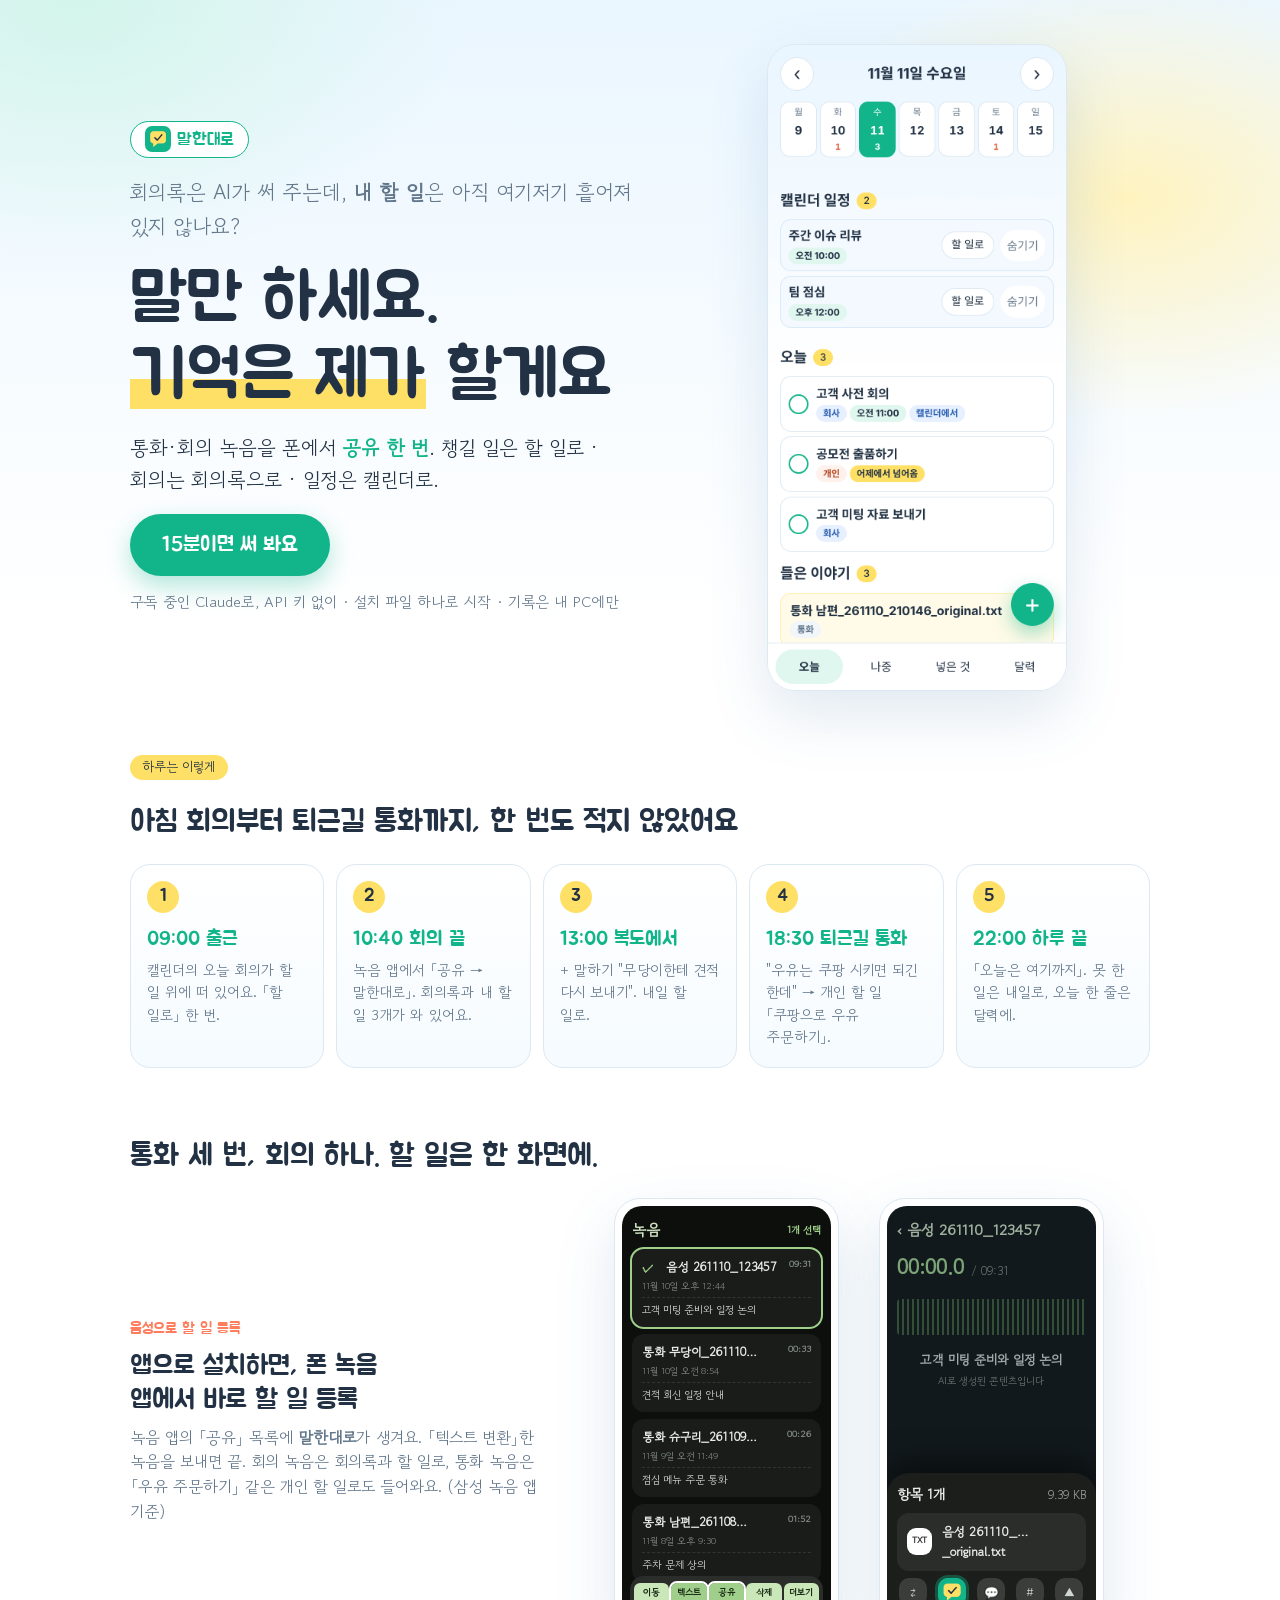
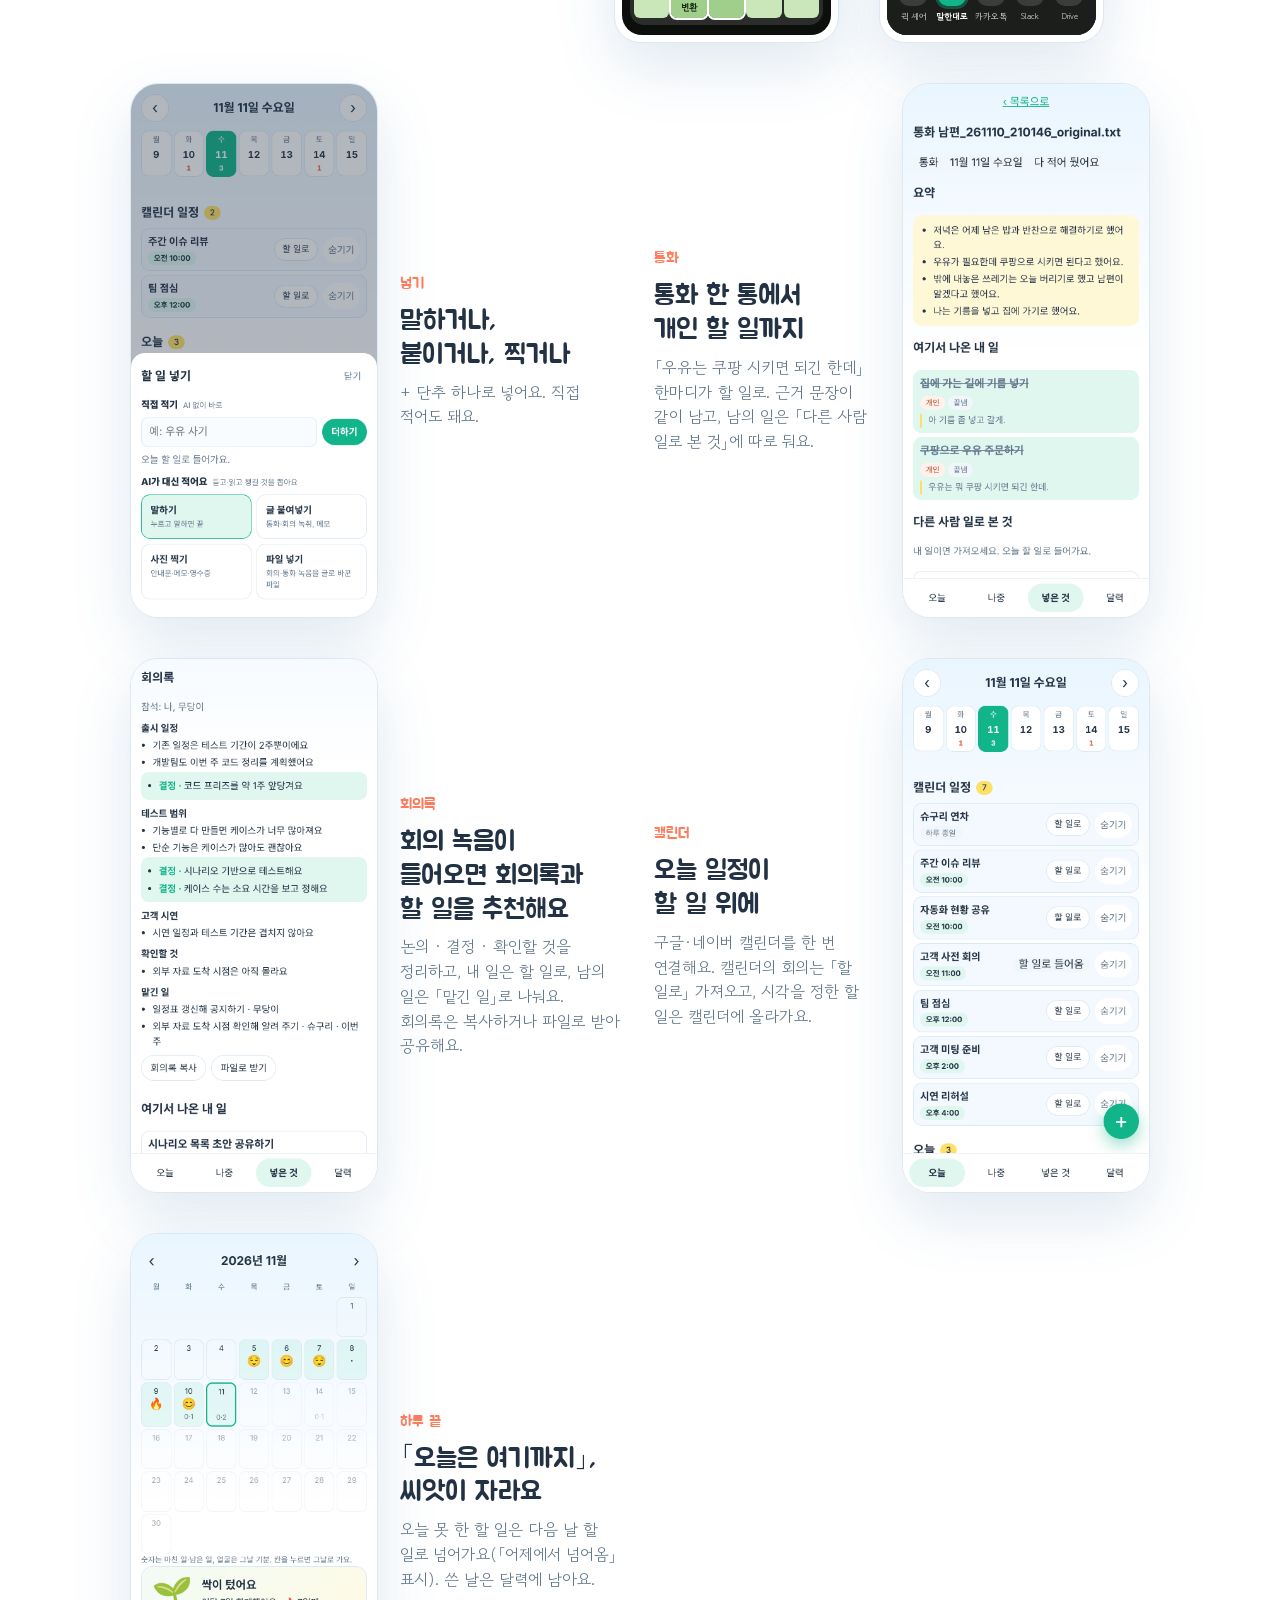
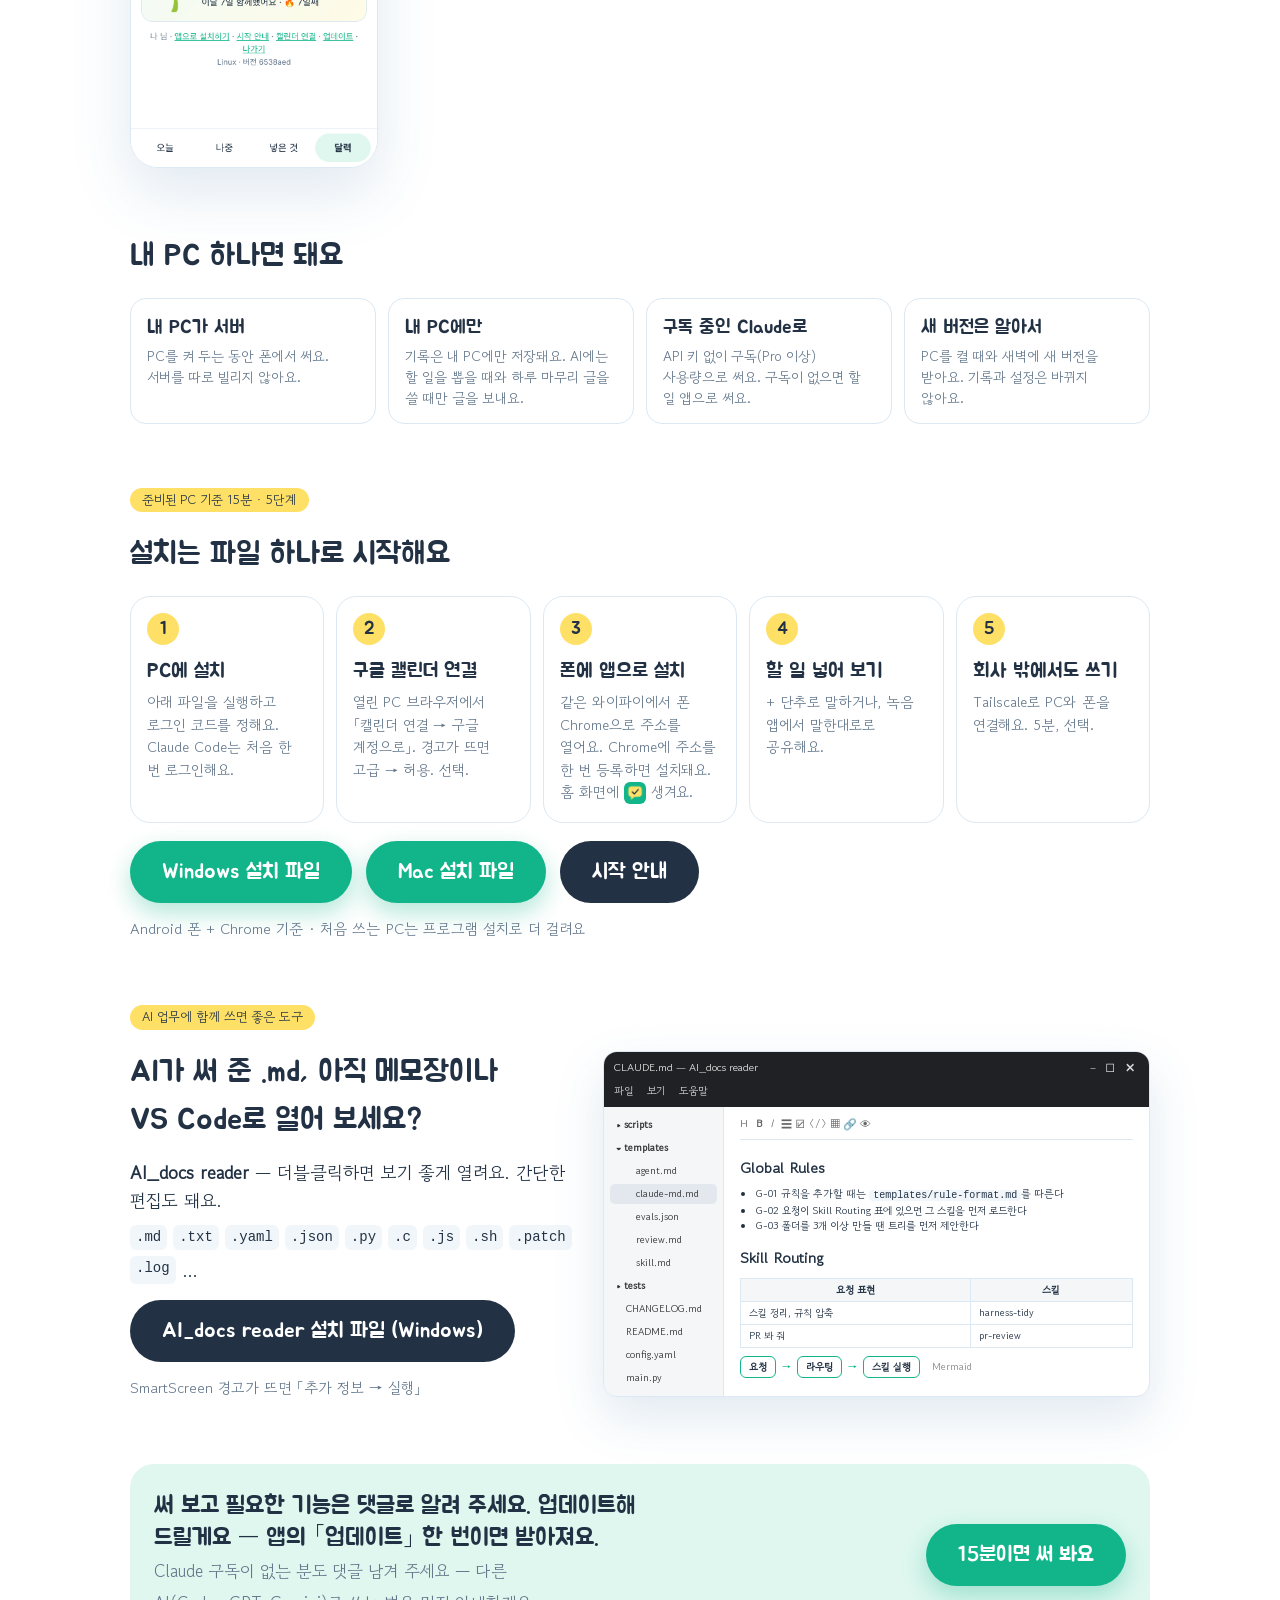
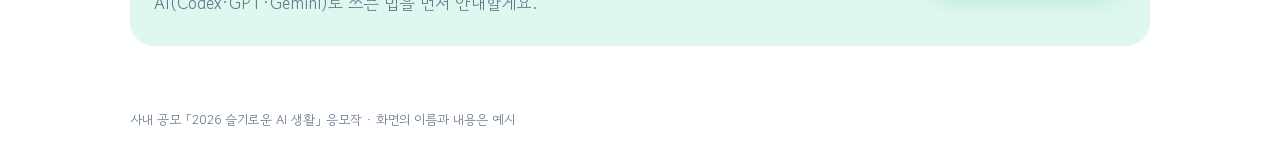
==== docs/POSTER.html @ b519aee3 "포스터: 「하루는 이렇게」 사용 시나리오 5칸, 녹음 앱 칸 가로 배치, 예시 문구 정리 Co-Authored-By: Claude Fable 5.1 <noreply@anthropi" ====
<!DOCTYPE html>
<html lang="ko">
<head>
<meta charset="utf-8">
<meta name="viewport" content="width=device-width, initial-scale=1">
<title>말한대로 소개 페이지</title>
<link rel="preconnect" href="https://fonts.googleapis.com">
<link rel="preconnect" href="https://fonts.gstatic.com" crossorigin>
<link href="https://fonts.googleapis.com/css2?family=Jua&family=Gowun+Dodum&display=swap" rel="stylesheet">
<style>
:root {
  --sky: #eaf6ff; --paper: #fff; --ink: #223244; --muted: #64788c; --line: #dce8f2;
  --mint: #12b58a; --mint-soft: #dff7ef; --sun: #ffe066; --coral: #ff7d5c;
  --font-display: "Jua", "Gowun Dodum", "Apple SD Gothic Neo", "Malgun Gothic", sans-serif;
  --font-body: "Gowun Dodum", "Apple SD Gothic Neo", "Malgun Gothic", sans-serif;
  color-scheme: light;
}
* { box-sizing: border-box; }
html, body { margin: 0; }
body {
  word-break: keep-all; overflow-wrap: anywhere;
  background:
    radial-gradient(520px 320px at 88% 4%, #fff3bf 0%, rgba(255,243,191,0) 70%),
    radial-gradient(560px 380px at 6% 0%, #d3f5ea 0%, rgba(211,245,234,0) 70%),
    linear-gradient(var(--sky), var(--paper) 620px);
  background-color: var(--paper); color: var(--ink);
  font-family: var(--font-body); font-size: 18px; line-height: 1.6; -webkit-font-smoothing: antialiased;
}
.wrap { max-width: 1060px; margin: 0 auto; padding: 44px 20px 32px; display: flex; flex-direction: column; gap: 64px; }
h1, h2, h3 { font-family: var(--font-display); font-weight: 400; margin: 0; text-wrap: balance; }
mark { background: linear-gradient(transparent 55%, var(--sun) 55%); color: inherit; padding: 0 2px; }

/* hero */
.hero { display: grid; grid-template-columns: 1.05fr .95fr; gap: 40px; align-items: center; }
.pitch { display: flex; flex-direction: column; gap: 18px; }
.name img.ic { width: 26px; height: 26px; border-radius: 7px; vertical-align: -7px; margin-right: 6px; }
.name { align-self: flex-start; padding-left: 8px; font-family: var(--font-display); font-size: 17px; color: var(--mint); background: var(--paper); border: 1.5px solid var(--mint); padding: 4px 14px; border-radius: 999px; }
.q { font-size: 21px; color: var(--muted); margin: 0; }
h1 { font-size: clamp(38px, 6.6vw, 66px); line-height: 1.16; }
.lead { margin: 0; font-size: 20px; max-width: 28em; }
.lead b { color: var(--mint); }
.cta-row { display: flex; flex-wrap: wrap; align-items: center; gap: 14px; }
.cta { display: inline-block; background: var(--mint); color: #fff; font-family: var(--font-display); font-size: 21px; padding: 14px 32px; border-radius: 999px; text-decoration: none; box-shadow: 0 10px 24px rgba(18,181,138,.32); transition: transform .12s, box-shadow .12s; }
.cta:hover { transform: translateY(-2px); }
.cta.ghost { background: var(--ink); box-shadow: none; }
.cta-note { font-size: 15px; color: var(--muted); }
.cta-note a { color: var(--mint); font-weight: 700; }

/* 앱 화면 모형 (실제 화면과 같은 구성) */
.ph { width: 100%; max-width: 300px; background: #fff; border: 1.5px solid var(--line); border-radius: 34px; padding: 10px; box-shadow: 0 24px 60px rgba(60,120,170,.16); justify-self: center; }
.sc { background: linear-gradient(#eaf6ff, #f7fbff 50%); border-radius: 26px; padding: 16px 14px 14px; display: flex; flex-direction: column; gap: 10px; font-size: 13px; aspect-ratio: 9 / 18.5; position: relative; overflow: hidden; word-break: keep-all; overflow-wrap: normal; padding-bottom: 56px; }
.sc .top { display: grid; grid-template-columns: 34px 1fr 34px; align-items: center; gap: 6px; }
.sc .top b { text-align: center; font-size: 17px; font-weight: 800; }
.sc .top i { font-style: normal; width: 34px; height: 34px; border-radius: 50%; background: #fff; border: 1.5px solid var(--line); display: grid; place-items: center; color: var(--ink); }
.week { display: grid; grid-template-columns: repeat(7, 1fr); gap: 4px; }
.week span { background: #fff; border: 1.5px solid var(--line); border-radius: 12px; padding: 6px 0; text-align: center; display: flex; flex-direction: column; gap: 1px; font-size: 11px; color: var(--muted); }
.week span b { font-size: 15px; color: var(--ink); }
.week span.on { background: var(--mint); border-color: var(--mint); color: #fff; }
.week span.on b { color: #fff; }
.week span small { font-size: 9px; }
.h { display: flex; align-items: center; gap: 8px; font-weight: 800; font-size: 16px; margin-top: 4px; }
.h em { font-style: normal; background: var(--sun); border-radius: 999px; font-size: 11px; padding: 1px 8px; font-weight: 700; }
.it { background: #fff; border: 1.5px solid var(--line); border-radius: 16px; padding: 10px 12px; display: flex; align-items: center; gap: 10px; }
.it .o { width: 24px; height: 24px; border-radius: 50%; border: 2px solid var(--mint); flex: none; }
.it .o.on { background: var(--mint); color: #fff; display: grid; place-items: center; font-size: 13px; }
.it .w { display: flex; flex-direction: column; gap: 5px; flex: 1 1 0; min-width: 0; }
.it .w b { overflow: hidden; text-overflow: ellipsis; display: -webkit-box; -webkit-line-clamp: 2; -webkit-box-orient: vertical; }
.it .w b { font-size: 14px; line-height: 1.3; }
.it.done { background: var(--mint-soft); border-color: var(--mint-soft); }
.it.done b { text-decoration: line-through; color: var(--muted); font-weight: 400; }
.tg { display: flex; gap: 5px; flex-wrap: wrap; }
.tg span { font-size: 10px; padding: 1px 8px; border-radius: 999px; background: #f1f6fa; color: var(--muted); }
.tg .work { background: #e6f0ff; color: #2b5fb0; } .tg .home { background: #fff1ec; color: #b84a26; } .tg .cal { background: #e6f0ff; color: #2b5fb0; } .tg .when { background: var(--mint-soft); color: var(--ink); font-weight: 700; }
.ev { background: #f3f9ff; border-color: #d6e8f7; }
.ev .btn { flex: none; font-size: 11px; padding: 5px 9px; border-radius: 999px; border: 1.5px solid var(--line); background: #fff; white-space: nowrap; }
.ev .btn.flat { border: 0; background: none; color: var(--ink); padding-left: 0; padding-right: 4px; }
.ev .time { white-space: nowrap; font-size: 10px; background: var(--mint-soft); border-radius: 999px; padding: 1px 8px; align-self: flex-start; }
.file { background: #fff8d6; border: 1.5px solid #ffeeaa; border-radius: 16px; padding: 10px 12px; display: flex; flex-direction: column; gap: 5px; }
.file b { font-size: 13px; }
.file span { font-size: 10px; background: #f1f6fa; color: var(--muted); border-radius: 999px; padding: 1px 8px; align-self: flex-start; }
.fab { position: absolute; right: 14px; bottom: 62px; width: 48px; height: 48px; border-radius: 50%; background: var(--mint); color: #fff; font-size: 30px; line-height: 48px; text-align: center; box-shadow: 0 8px 18px rgba(18,181,138,.4); }
.tabs { position: absolute; left: 0; right: 0; bottom: 0; background: #fff; border-top: 1.5px solid var(--line); display: grid; grid-template-columns: repeat(4, 1fr); padding: 8px 6px; font-size: 12px; text-align: center; }
.tabs span { padding: 6px 0; border-radius: 999px; }
.tabs span.on { background: var(--mint-soft); font-weight: 800; }
.cal7 { display: grid; grid-template-columns: repeat(7, 1fr); gap: 3px; }
.cal7 b { text-align: center; font-size: 10px; color: var(--muted); font-weight: 400; }
.cal7 i { font-style: normal; min-height: 40px; border-radius: 9px; border: 1.5px solid var(--line); background: #fff; font-size: 10px; color: var(--muted); display: flex; flex-direction: column; align-items: center; padding: 2px 0; gap: 1px; }
.cal7 i em { font-style: normal; font-size: 13px; line-height: 14px; min-height: 14px; }
.cal7 i.s1 { background: rgba(18,181,138,.10); } .cal7 i.s2 { background: rgba(18,181,138,.22); } .cal7 i.s3 { background: rgba(18,181,138,.36); }
.cal7 i.t { border: 2px solid var(--mint); }
.grow { display: grid; grid-template-columns: auto 1fr; gap: 1px 12px; align-items: center; background: linear-gradient(135deg, #f3fcf7, #fffbe6); border: 1.5px solid #eaf3dc; border-radius: 16px; padding: 10px 12px; }
.grow .face { font-size: 36px; line-height: 1; grid-row: 1 / 3; }
.grow b { font-size: 15px; } .grow span { font-size: 11px; color: var(--muted); }
.min h4 { margin: 8px 0 3px; font-size: 14px; }
.min ul { margin: 0; padding-left: 16px; line-height: 1.5; font-size: 12.5px; }
.min ul.dec { list-style: none; padding: 8px 12px; margin: 6px 0 0; background: var(--mint-soft); border-radius: 14px; }
.min ul.dec li::before { content: "결정 · "; color: var(--mint); font-weight: 700; }
.min .meta { font-size: 11px; color: var(--muted); }
.min .take { align-self: flex-start; background: var(--mint); color: #fff; font-weight: 700; font-size: 11px; padding: 5px 12px; border-radius: 999px; }
.min .card { flex: none; background: #fff; border: 1.5px solid var(--line); border-radius: 14px; padding: 9px 11px; display: flex; flex-direction: column; gap: 6px; margin-top: 6px; }
.min .card b { font-size: 13px; }
.wrapup { background: #fff; border: 1.5px solid var(--line); border-radius: 16px; padding: 12px; display: flex; flex-direction: column; gap: 8px; }
.moods { display: flex; gap: 6px; } .moods span { font-size: 20px; padding: 2px 6px; border-radius: 10px; border: 1.5px solid var(--line); opacity: .45; } .moods span.on { opacity: 1; border-color: var(--mint); background: var(--mint-soft); }
.chips { display: flex; flex-wrap: wrap; gap: 5px; } .chips span { font-size: 11px; padding: 2px 9px; border-radius: 999px; border: 1.5px solid var(--line); color: var(--muted); } .chips span.on { border-color: var(--mint); background: var(--mint-soft); color: var(--ink); }
.sum { background: var(--mint-soft); border-radius: 12px; padding: 10px 12px; font-size: 12.5px; line-height: 1.55; }

.sheet { position: absolute; left: 0; right: 0; bottom: 0; background: #fff; border-radius: 22px 22px 0 0; padding: 14px 14px 16px; display: flex; flex-direction: column; gap: 10px; box-shadow: 0 -10px 30px rgba(34,50,68,.18); }
.sheet .hd { display: flex; justify-content: space-between; align-items: center; font-size: 17px; font-weight: 800; } .sheet .hd span { font-size: 12px; color: var(--muted); font-weight: 400; }
.sheet .lb { font-size: 13px; font-weight: 800; } .sheet .lb span { font-weight: 400; color: var(--muted); font-size: 11px; margin-left: 6px; }
.sheet .in { display: flex; gap: 8px; } .sheet .in i { font-style: normal; flex: 1; border: 1.5px solid var(--line); border-radius: 14px; padding: 9px 12px; background: #f9fcff; font-size: 13px; } .sheet .in b { background: var(--mint); color: #fff; border-radius: 999px; padding: 9px 14px; font-size: 13px; }
.sheet .tiles { display: grid; grid-template-columns: 1fr 1fr; gap: 8px; }
.sheet .tiles div { border: 1.5px solid var(--line); border-radius: 14px; padding: 10px 12px; display: flex; flex-direction: column; gap: 2px; background: #fff; }
.sheet .tiles div.on { background: var(--mint-soft); border-color: var(--mint); }
.sheet .tiles b { font-size: 13px; } .sheet .tiles span { font-size: 10.5px; color: var(--muted); }
.dim { position: absolute; inset: 0; background: rgba(34,50,68,.28); }
.gal > .shot:last-child:nth-child(odd) { grid-column: 1 / -1; max-width: 660px; width: 100%; margin: 0 auto; }
.three.day li { background: linear-gradient(180deg, #fff, #f5fbff); } .three.day strong { color: var(--mint); font-size: 18px; }
.shot.wide { grid-column: 1 / -1; grid-template-columns: 1fr 1.4fr; direction: ltr; } .shot.wide .duo { max-width: 520px; }
/* 삼성 녹음 앱 공유 시트 모형 (어두운 화면) */
.sc.dark { background: #0d0f0d; color: #e8ece8; }
.sc.dark .rec-h { display: flex; align-items: center; gap: 8px; font-weight: 800; font-size: 15px; color: #cfe3c2; }
.sc.dark .rec-t { font-size: 22px; color: #9fcf8a; font-weight: 800; } .sc.dark .rec-t small { font-size: 12px; color: #7f8a7f; font-weight: 400; }
.sc.dark .wave { height: 36px; background: repeating-linear-gradient(90deg, #4f7a44 0 2px, transparent 2px 5px); opacity: .7; border-radius: 4px; margin: 8px 0; }
.sc.dark .rec-s { text-align: center; font-size: 13px; color: #cfd6cf; font-weight: 800; } .sc.dark .rec-s small { display: block; font-weight: 400; color: #7f8a7f; font-size: 10px; margin-top: 2px; }
.sheet.dark { background: #1c1e1c; color: #e8ece8; box-shadow: 0 -10px 30px rgba(0,0,0,.5); }
.sheet.dark .hd { font-size: 14px; } .sheet.dark .hd span { color: #9aa39a; }
.sheet.dark .fl { display: flex; align-items: center; gap: 10px; background: #2a2d2a; border-radius: 12px; padding: 9px 10px; font-size: 12.5px; font-weight: 700; }
.sheet.dark .fl i { font-style: normal; background: #fff; color: #222; border-radius: 9px; font-size: 9px; font-weight: 800; padding: 6px 5px; }
.apps { display: grid; grid-template-columns: repeat(5, 1fr); gap: 6px; text-align: center; font-size: 9.5px; color: #cfd6cf; }
.apps div { display: flex; flex-direction: column; align-items: center; gap: 4px; }
.apps i { font-style: normal; width: 34px; height: 34px; border-radius: 10px; display: grid; place-items: center; font-size: 15px; background: #3a3d3a; }
.apps .me i img { width: 100%; height: 100%; border-radius: 10px; }
.apps .me i { padding: 0; overflow: hidden; background: var(--mint); color: #fff; font-weight: 900; font-size: 18px; box-shadow: 0 0 0 3px rgba(18,181,138,.35); }
.apps .me { color: #fff; font-weight: 800; }
.duo { display: grid; grid-template-columns: 1fr 1fr; gap: 10px; justify-self: center; width: 100%; max-width: 460px; }
.duo .ph { max-width: 225px; padding: 7px; border-radius: 26px; } .duo .sc { padding: 12px 10px 10px; font-size: 11px; border-radius: 20px; gap: 7px; }
.duo .sheet { padding: 10px 10px 12px; gap: 7px; } .duo .apps i { width: 28px; height: 28px; font-size: 12px; } .duo .apps { font-size: 8.5px; }
.sc.dark .rl { background: #1a1c1a; border-radius: 12px; padding: 8px 10px; display: flex; flex-direction: column; gap: 3px; }
.sc.dark .rl b { font-size: 12px; display: flex; justify-content: space-between; } .sc.dark .rl small { color: #7f8a7f; font-size: 9.5px; } .sc.dark .rl span { font-size: 10.5px; color: #cfd6cf; border-top: 1px dashed #333; padding-top: 4px; }
.sc.dark .rl.on { outline: 2px solid #9fcf8a; } .sc.dark .rl.on b::before { content: "✓ "; color: #9fcf8a; }
.sc.dark .bar { position: absolute; left: 8px; right: 8px; bottom: 10px; background: #2a2d2a; border-radius: 14px; display: grid; grid-template-columns: repeat(5, 1fr); padding: 7px 4px; text-align: center; font-size: 9px; color: #cfd6cf; gap: 2px; }
.sc.dark .bar span { background: #c9e7b8; color: #1a2a14; border-radius: 6px; padding: 3px 0; font-weight: 800; } .sc.dark .bar span.hi { background: #9fcf8a; outline: 2px solid #fff; }
/* AI_docs reader 창 모형 */
.reader .two { display: grid; grid-template-columns: .9fr 1.1fr; gap: 26px; align-items: center; }
.win { background: #fff; border: 1.5px solid var(--line); border-radius: 14px; overflow: hidden; box-shadow: 0 20px 50px rgba(60,120,170,.16); font-size: 11px; color: var(--ink); }
.win .tb { background: #1f2124; color: #e6e6e6; padding: 7px 10px; font-size: 11px; display: flex; justify-content: space-between; } .win .tb span { letter-spacing: 3px; }
.win .mb { background: #1f2124; color: #cfcfcf; padding: 0 10px 7px; display: flex; gap: 14px; font-size: 10.5px; } .win .mb em { font-style: normal; }
.win .body { display: grid; grid-template-columns: 120px 1fr; min-height: 230px; }
.win .tree { background: #f4f6f8; border-right: 1px solid var(--line); padding: 8px 6px; display: flex; flex-direction: column; gap: 3px; font-size: 10px; color: #333; }
.win .tree i { font-style: normal; display: block; padding: 2px 6px; border-radius: 5px; white-space: nowrap; overflow: hidden; text-overflow: ellipsis; } .win .tree i.d { font-weight: 700; } .win .tree i.l { padding-left: 16px; } .win .tree i.l2 { padding-left: 26px; } .win .tree i.on { background: #e3e8ee; }
.win .doc { padding: 8px 16px 12px; display: flex; flex-direction: column; gap: 6px; }
.win .tools { display: flex; gap: 8px; color: #666; font-size: 11px; padding-bottom: 6px; border-bottom: 1px solid var(--line); margin-bottom: 4px; }
.win .doc h5 { margin: 6px 0 0; font-size: 15px; font-weight: 800; } .win .doc ul { margin: 0; padding-left: 16px; line-height: 1.5; font-size: 10.5px; }
.win .doc table { border-collapse: collapse; font-size: 10px; margin-top: 2px; } .win .doc td, .win .doc th { border: 1px solid var(--line); padding: 3px 8px; } .win .doc th { background: #f4f6f8; }
.win .doc code { font-family: ui-monospace, Menlo, Consolas, monospace; background: #f1f6fa; padding: 0 4px; border-radius: 4px; font-size: 10px; }
.win .doc .dia { display: flex; gap: 6px; align-items: center; font-size: 10px; margin-top: 2px; } .win .doc .dia b { border: 1.5px solid var(--mint); border-radius: 6px; padding: 2px 8px; font-weight: 700; } .win .doc .dia i { font-style: normal; color: var(--mint); }
@media (max-width: 760px) { .reader .two { grid-template-columns: 1fr; } .win .body { grid-template-columns: 1fr; } .win .tree { display: none; } }
.shot-img { width: 100%; max-width: 300px; border-radius: 28px; border: 1.5px solid var(--line); box-shadow: 0 24px 60px rgba(60,120,170,.16); justify-self: center; display: block; }
/* 화면 갤러리 */
.gal { display: grid; grid-template-columns: repeat(2, 1fr); gap: 40px 28px; }
.shot { display: grid; grid-template-columns: 1fr 1.1fr; gap: 22px; align-items: center; }
.shot:nth-child(even) { direction: rtl; } .shot:nth-child(even) > * { direction: ltr; }
.shot .txt { display: flex; flex-direction: column; gap: 8px; }
.shot .k { font-family: var(--font-display); font-size: 15px; color: var(--coral); }
.shot h3 { font-size: 27px; line-height: 1.25; }
.shot p { margin: 0; color: var(--muted); font-size: 16px; line-height: 1.55; }
@media (max-width: 1000px) { .gal { grid-template-columns: 1fr; } }

/* 세 단계 */
.three { list-style: none; margin: 0; padding: 0; display: grid; grid-template-columns: repeat(3, 1fr); gap: 16px; counter-reset: step; }
.three li { counter-increment: step; background: var(--paper); border: 1.5px solid var(--line); border-radius: 20px; padding: 18px 20px 20px; display: flex; flex-direction: column; gap: 4px; }
.three li::before { content: counter(step); font-family: var(--font-display); width: 32px; height: 32px; border-radius: 50%; display: grid; place-items: center; background: var(--sun); font-size: 18px; margin-bottom: 6px; }
.three strong { font-family: var(--font-display); font-weight: 400; font-size: 24px; }
.three span { color: var(--muted); font-size: 16px; line-height: 1.55; }
.three .ic-s { width: 22px; height: 22px; border-radius: 6px; vertical-align: -6px; }
.three.five { grid-template-columns: repeat(5, 1fr); gap: 12px; } .three.five li { padding: 16px 16px 18px; } .three.five strong { font-size: 20px; } .three.five span { font-size: 14.5px; }
@media (max-width: 1000px) { .three.five { grid-template-columns: repeat(2, 1fr); } }
@media (max-width: 760px) { .three.five { grid-template-columns: 1fr; } }
.three code { white-space: nowrap; font-family: ui-monospace, Menlo, Consolas, monospace; font-size: 14px; background: #f1f6fa; padding: 1px 6px; border-radius: 6px; color: var(--ink); }
.sec { display: flex; flex-direction: column; gap: 18px; }
.sec h2 { font-size: 30px; }
.badge { align-self: flex-start; font-size: 13px; background: var(--sun); border-radius: 999px; padding: 2px 12px; }
.facts { list-style: none; margin: 0; padding: 0; display: grid; grid-template-columns: repeat(4, 1fr); gap: 12px; }
.facts li { background: var(--paper); border: 1.5px solid var(--line); border-radius: 16px; padding: 14px 16px; display: flex; flex-direction: column; gap: 2px; }
.facts b { font-family: var(--font-display); font-weight: 400; font-size: 19px; }
.facts span { font-size: 14px; color: var(--muted); line-height: 1.5; }
.close { background: var(--mint-soft); border-radius: 24px; padding: 26px 24px; display: flex; flex-wrap: wrap; align-items: center; justify-content: space-between; gap: 16px; }
.close p { margin: 0; font-family: var(--font-display); font-size: 24px; line-height: 1.35; max-width: 22em; text-wrap: balance; }
footer { font-size: 13px; color: var(--muted); }
.plain { margin: 0; font-size: 18px; max-width: 34em; color: var(--ink); }
.plain code { font-family: ui-monospace, Menlo, Consolas, monospace; font-size: 15px; background: #f1f6fa; padding: 1px 6px; border-radius: 6px; }
.exts { display: inline-flex; flex-wrap: wrap; gap: 6px; margin-top: 10px; } .exts code { font-size: 14px; }
@media (max-width: 760px) { .reader .facts { grid-template-columns: 1fr; } }
@media (max-width: 900px) { .facts { grid-template-columns: repeat(2, 1fr); } }
@media (max-width: 760px) {
  .duo { max-width: 100%; }
  .wrap { padding-top: 28px; gap: 40px; }
  .hero, .shot { grid-template-columns: 1fr; gap: 20px; }
  .shot:nth-child(even) { direction: ltr; }
  .three { grid-template-columns: 1fr; }
}
</style>
</head>
<body>
<main class="wrap">

  <section class="hero">
    <div class="pitch">
      <span class="name"><img src="[data-uri]" alt="" class="ic">말한대로</span>
      <p class="q">회의록은 AI가 써 주는데, <b>내 할 일</b>은 아직 여기저기 흩어져 있지 않나요?</p>
      <h1>말만 하세요.<br><mark>기억은 제가</mark> 할게요</h1>
      <p class="lead">통화·회의 녹음을 폰에서 <b>공유 한 번</b>. 챙길 일은 할 일로 · 회의는 회의록으로 · 일정은 캘린더로.</p>
      <div class="cta-row">
        <a class="cta" href="#start">15분이면 써 봐요</a>
        <span class="cta-note">구독 중인 Claude로, API 키 없이 · 설치 파일 하나로 시작 · 기록은 내 PC에만</span>
      </div>
    </div>

    <img class="shot-img" src="[data-uri]" alt="오늘 화면: 캘린더 일정, 오늘 할 일, 끝낸 일" width="300" loading="lazy">
  </section>

  <section class="sec">
    <span class="badge">하루는 이렇게</span>
    <h2>아침 회의부터 퇴근길 통화까지, 한 번도 적지 않았어요</h2>
    <ol class="three five day">
      <li><strong>09:00 출근</strong><span>캘린더의 오늘 회의가 할 일 위에 떠 있어요. 「할 일로」 한 번.</span></li>
      <li><strong>10:40 회의 끝</strong><span>녹음 앱에서 「공유 → 말한대로」. 회의록과 내 할 일 3개가 와 있어요.</span></li>
      <li><strong>13:00 복도에서</strong><span>+ 말하기 "무당이한테 견적 다시 보내기". 내일 할 일로.</span></li>
      <li><strong>18:30 퇴근길 통화</strong><span>"우유는 쿠팡 시키면 되긴 한데" → 개인 할 일 「쿠팡으로 우유 주문하기」.</span></li>
      <li><strong>22:00 하루 끝</strong><span>「오늘은 여기까지」. 못 한 일은 내일로, 오늘 한 줄은 달력에.</span></li>
    </ol>
  </section>

  <section class="sec">
    <h2>통화 세 번, 회의 하나. 할 일은 한 화면에.</h2>
    <div class="gal">

      <div class="shot wide">
        <div class="txt">
          <span class="k">음성으로 할 일 등록</span>
          <h3>앱으로 설치하면, 폰 녹음 앱에서 바로 할 일 등록</h3>
          <p>녹음 앱의 「공유」 목록에 <b>말한대로</b>가 생겨요. 「텍스트 변환」한 녹음을 보내면 끝. 회의 녹음은 회의록과 할 일로, 통화 녹음은 「우유 주문하기」 같은 개인 할 일로도 들어와요. (삼성 녹음 앱 기준)</p>
        </div>
        <div class="duo">
          <div class="ph"><div class="sc dark">
            <div class="rec-h">녹음 <span style="margin-left:auto;font-size:10px;color:#9fcf8a">1개 선택</span></div>
            <div class="rl on"><b>음성 261110_123457 <small>09:31</small></b><small>11월 10일 오후 12:44</small><span>고객 미팅 준비와 일정 논의</span></div>
            <div class="rl"><b>통화 무당이_261110… <small>00:33</small></b><small>11월 10일 오전 8:54</small><span>견적 회신 일정 안내</span></div>
            <div class="rl"><b>통화 슈구리_261109… <small>00:26</small></b><small>11월 9일 오전 11:49</small><span>점심 메뉴 주문 통화</span></div>
            <div class="rl"><b>통화 남편_261108… <small>01:52</small></b><small>11월 8일 오후 9:30</small><span>주차 문제 상의</span></div>
            <div class="bar"><span>이동</span><span class="hi">텍스트 변환</span><span class="hi">공유</span><span>삭제</span><span>더보기</span></div>
          </div></div>
          <div class="ph"><div class="sc dark">
            <div class="rec-h">‹ 음성 261110_123457</div>
            <div class="rec-t">00:00.0 <small>/ 09:31</small></div>
            <div class="wave"></div>
            <div class="rec-s">고객 미팅 준비와 일정 논의<small>AI로 생성된 콘텐츠입니다</small></div>
            <div class="dim"></div>
            <div class="sheet dark">
              <div class="hd">항목 1개 <span>9.39 KB</span></div>
              <div class="fl"><i>TXT</i>음성 261110_…_original.txt</div>
              <div class="apps">
                <div><i>⇄</i>퀵 셰어</div>
                <div class="me"><i><img src="[data-uri]" alt=""></i>말한대로</div>
                <div><i>💬</i>카카오톡</div>
                <div><i>#</i>Slack</div>
                <div><i>▲</i>Drive</div>
              </div>
            </div>
          </div></div>
        </div>
      </div>

      <div class="shot">
        <div class="txt">
          <span class="k">넣기</span>
          <h3>말하거나, 붙이거나, 찍거나</h3>
          <p>+ 단추 하나로 넣어요. 직접 적어도 돼요.</p>
        </div>
        <img class="shot-img" src="[data-uri]" alt="할 일 넣기 시트: 직접 적기와 말하기·글 붙여넣기·사진 찍기·파일 넣기" width="300" loading="lazy">
      </div>

      <div class="shot">
        <div class="txt">
          <span class="k">통화</span>
          <h3>통화 한 통에서 개인 할 일까지</h3>
          <p>「우유는 쿠팡 시키면 되긴 한데」 한마디가 할 일로. 근거 문장이 같이 남고, 남의 일은 「다른 사람 일로 본 것」에 따로 둬요.</p>
        </div>
        <img class="shot-img" src="[data-uri]" alt="통화 기록 화면: 요약, 여기서 나온 내 일과 근거 문장, 다른 사람 일로 본 것" width="300" loading="lazy">
      </div>

      <div class="shot">
        <div class="txt">
          <span class="k">회의록</span>
          <h3>회의 녹음이 들어오면 회의록과 할 일을 추천해요</h3>
          <p>논의 · 결정 · 확인할 것을 정리하고, 내 일은 할 일로, 남의 일은 「맡긴 일」로 나눠요. 회의록은 복사하거나 파일로 받아 공유해요.</p>
        </div>
        <img class="shot-img" src="[data-uri]" alt="회의록 화면: 주제별 논의와 결정, 확인할 것, 맡긴 일" width="300" loading="lazy">
      </div>

      <div class="shot">
        <div class="txt">
          <span class="k">캘린더</span>
          <h3>오늘 일정이 할 일 위에</h3>
          <p>구글·네이버 캘린더를 한 번 연결해요. 캘린더의 회의는 「할 일로」 가져오고, 시각을 정한 할 일은 캘린더에 올라가요.</p>
        </div>
        <img class="shot-img" src="[data-uri]" alt="캘린더 일정 7건이 오늘 할 일 위에 보이는 화면" width="300" loading="lazy">
      </div>

      <div class="shot">
        <div class="txt">
          <span class="k">하루 끝</span>
          <h3>「오늘은 여기까지」, 씨앗이 자라요</h3>
          <p>오늘 못 한 할 일은 다음 날 할 일로 넘어가요(「어제에서 넘어옴」 표시). 쓴 날은 달력에 남아요.</p>
        </div>
        <img class="shot-img" src="[data-uri]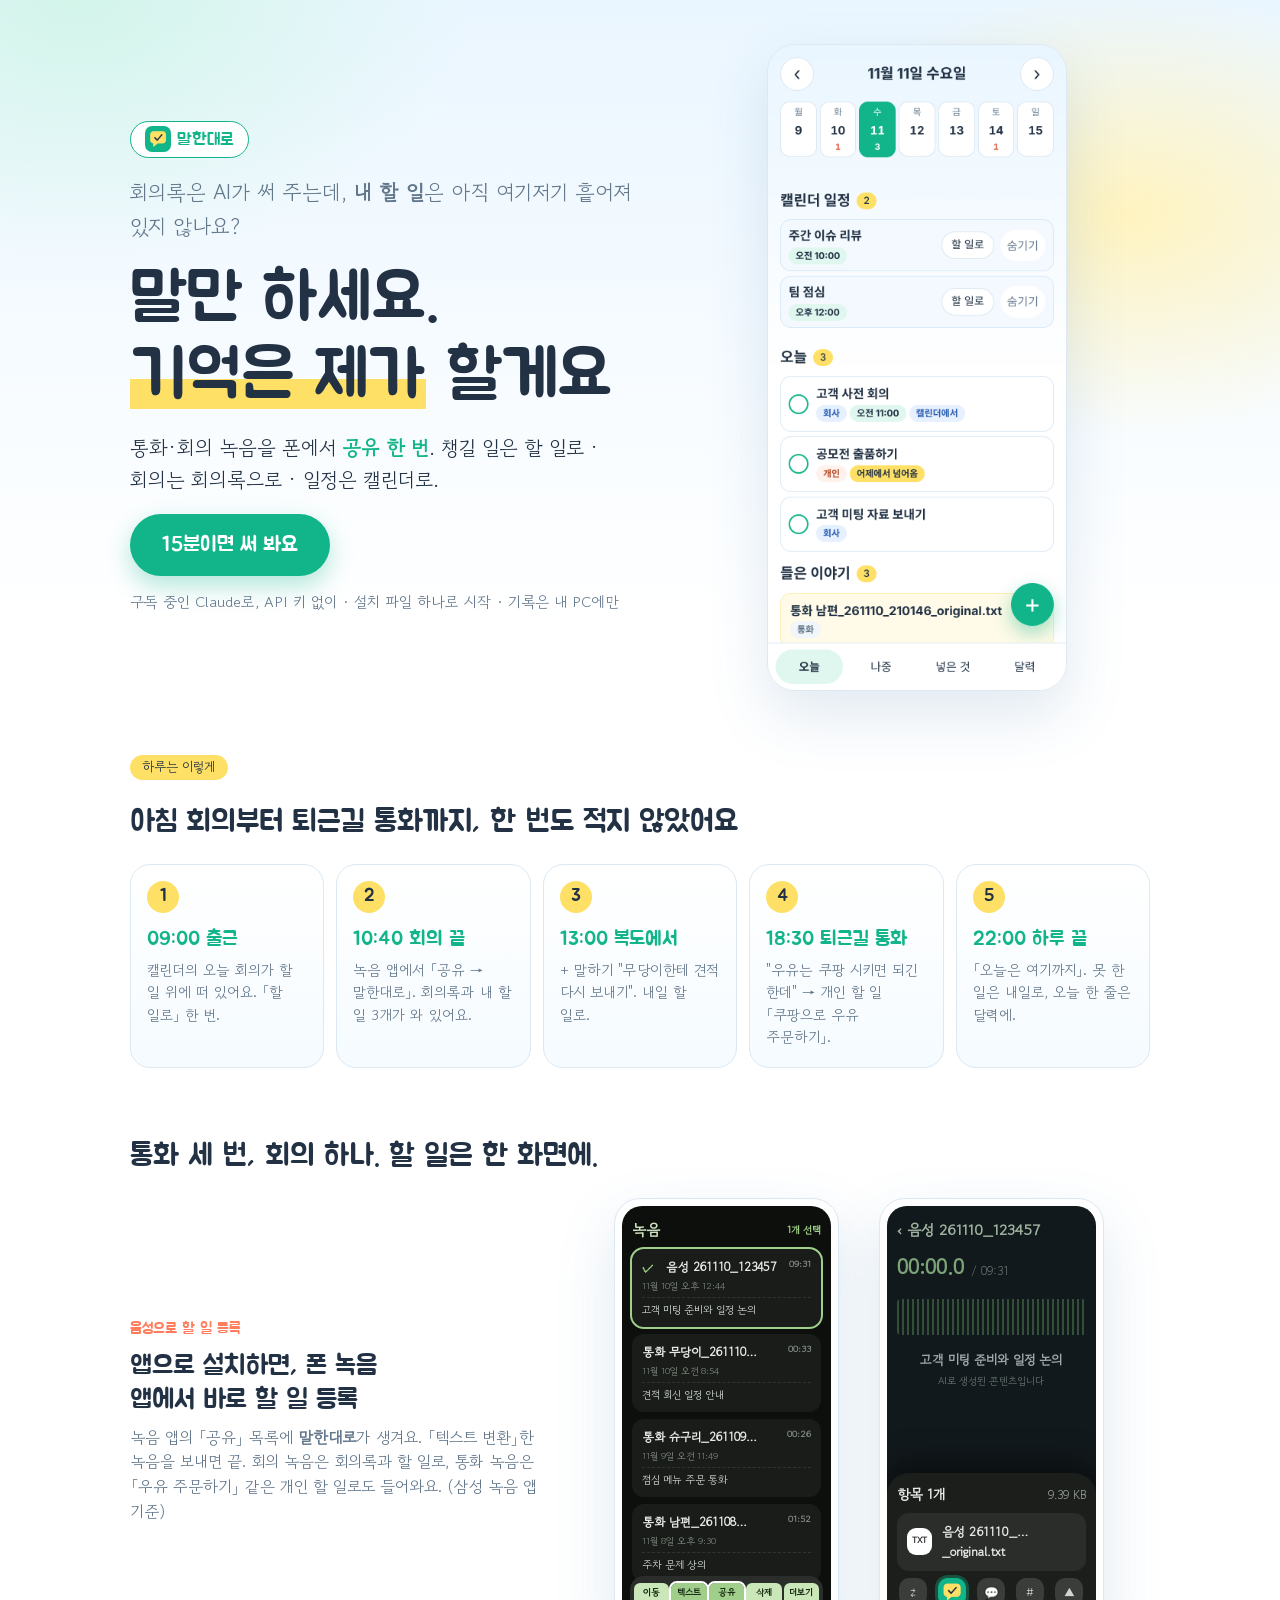
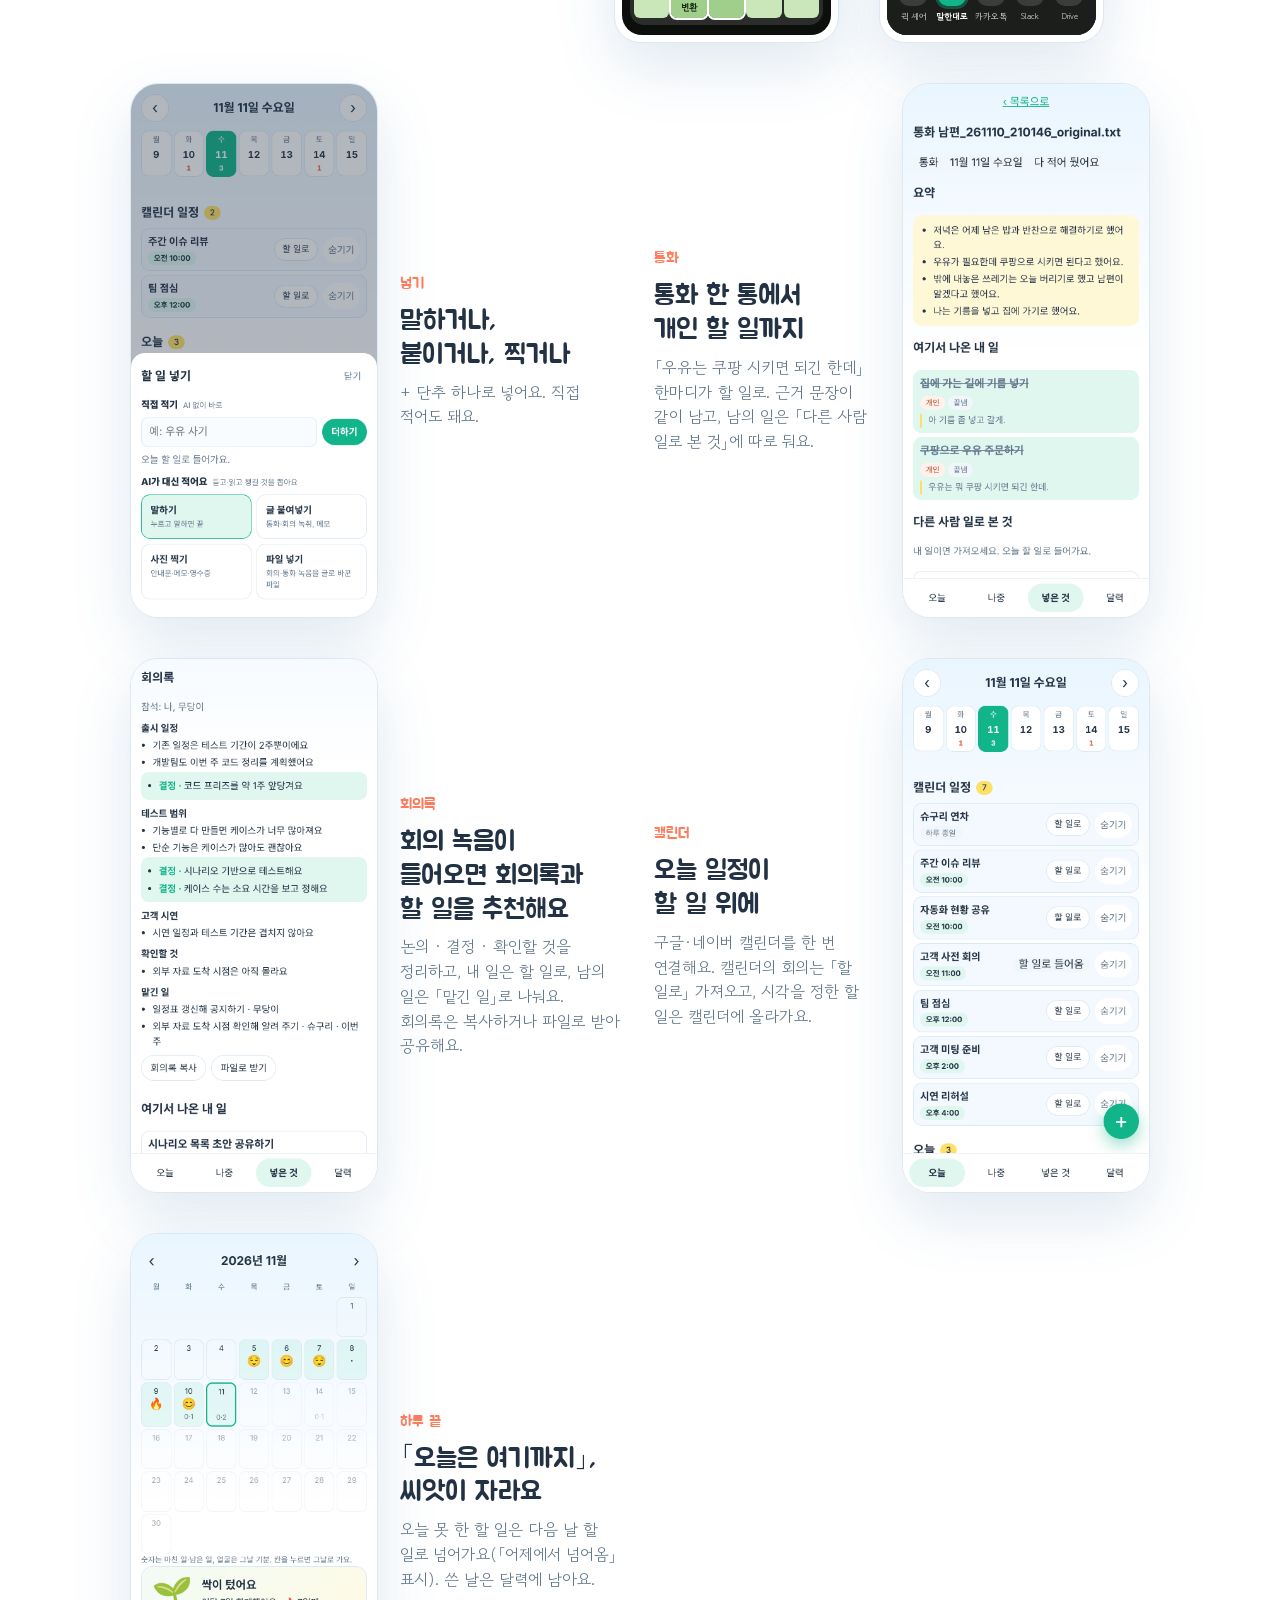
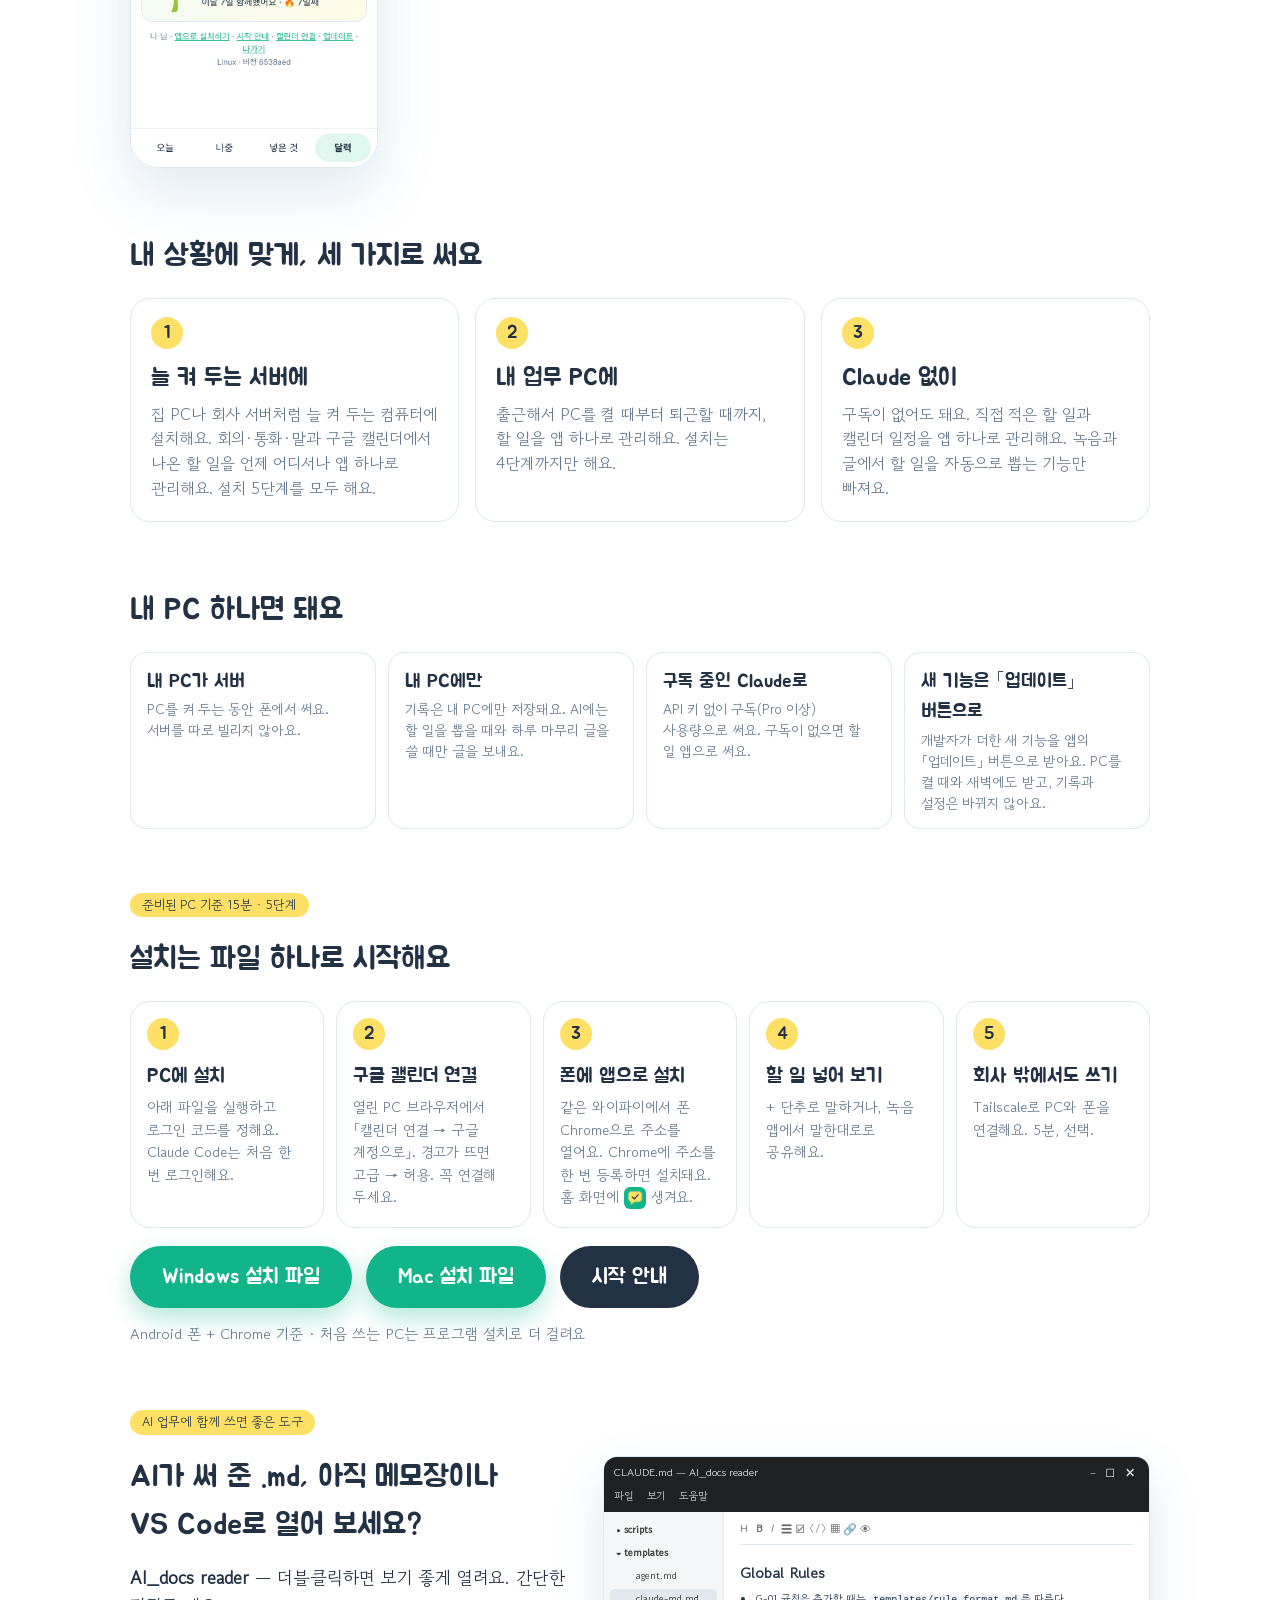
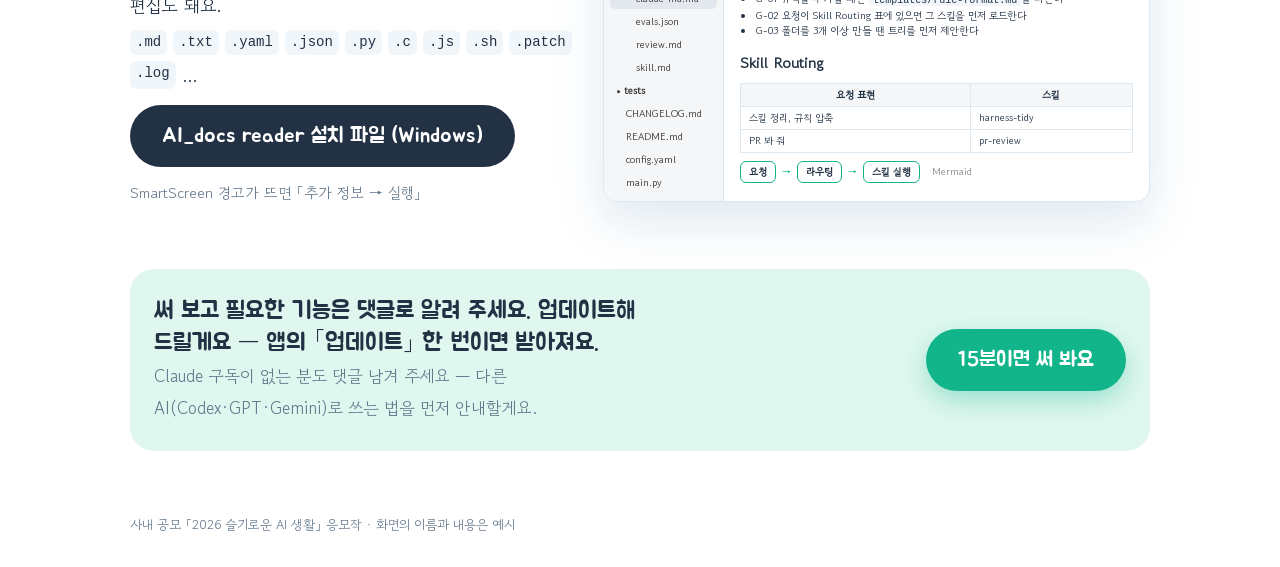
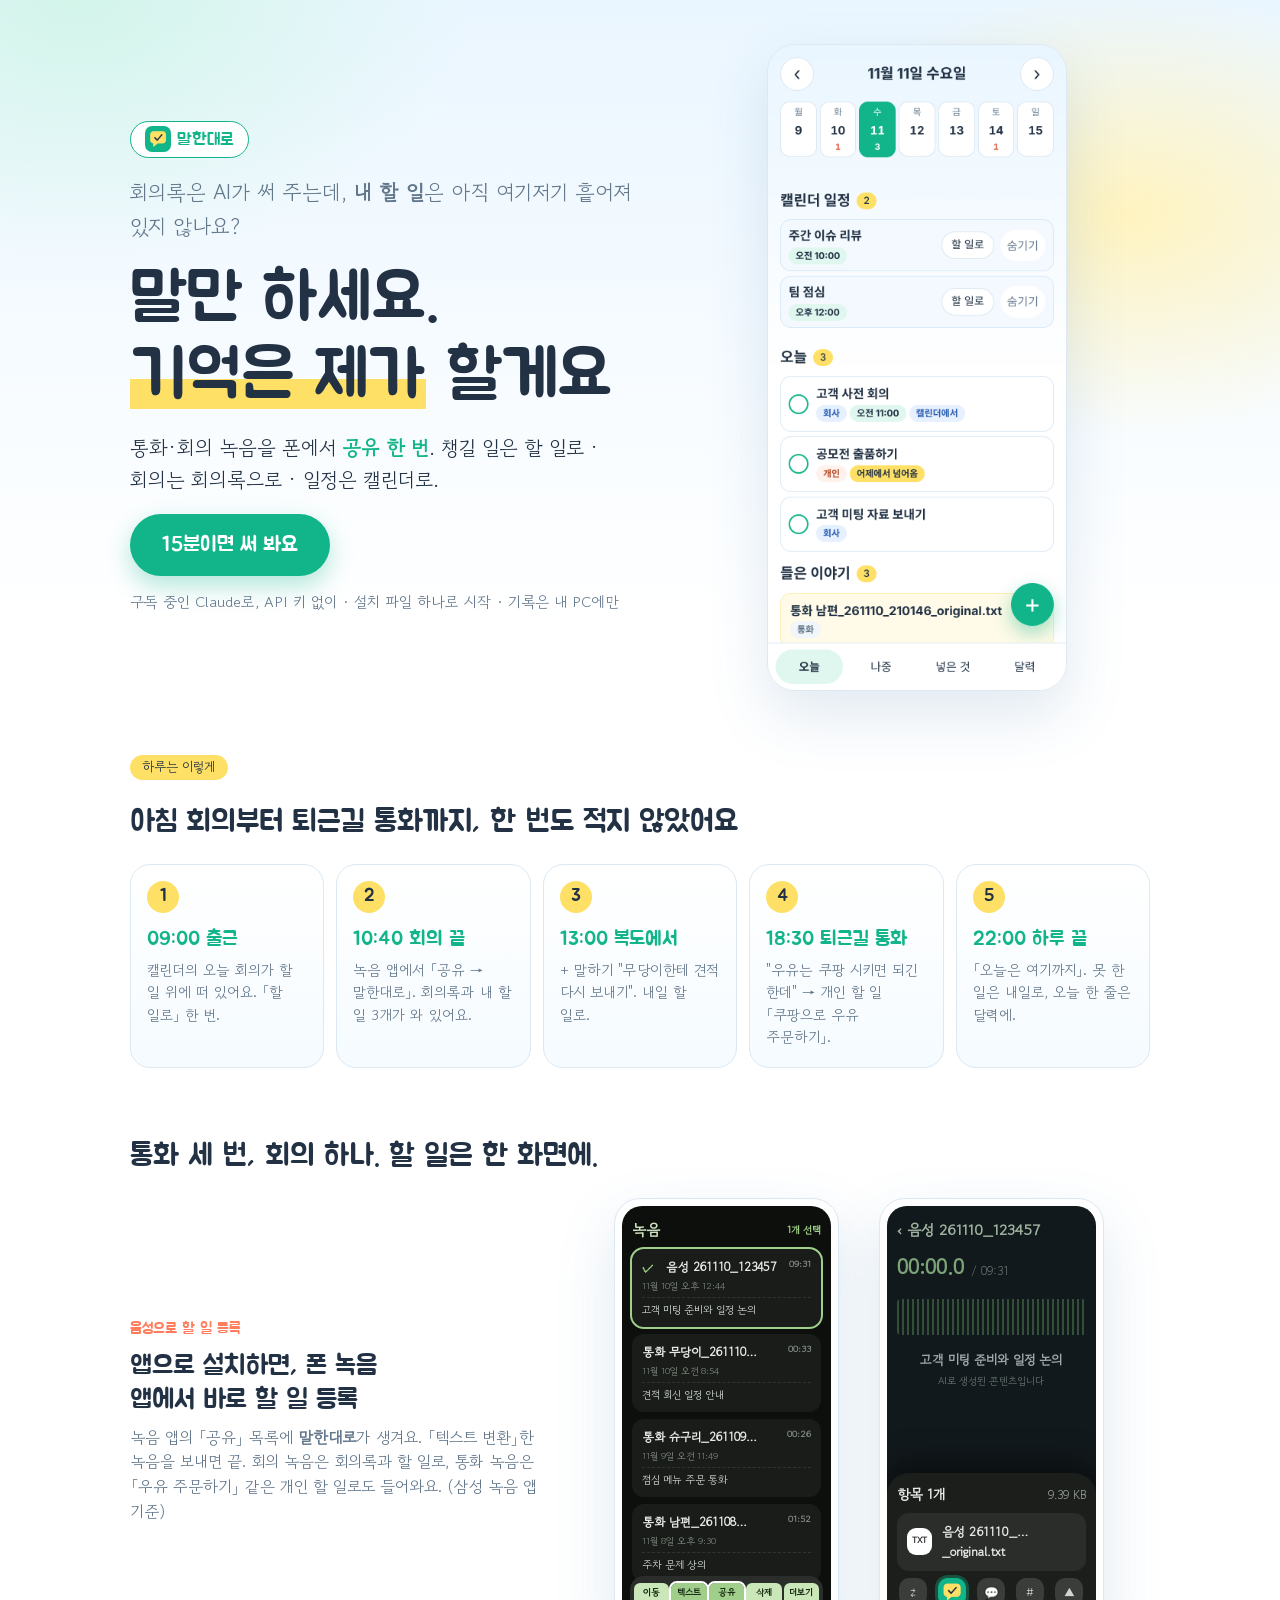
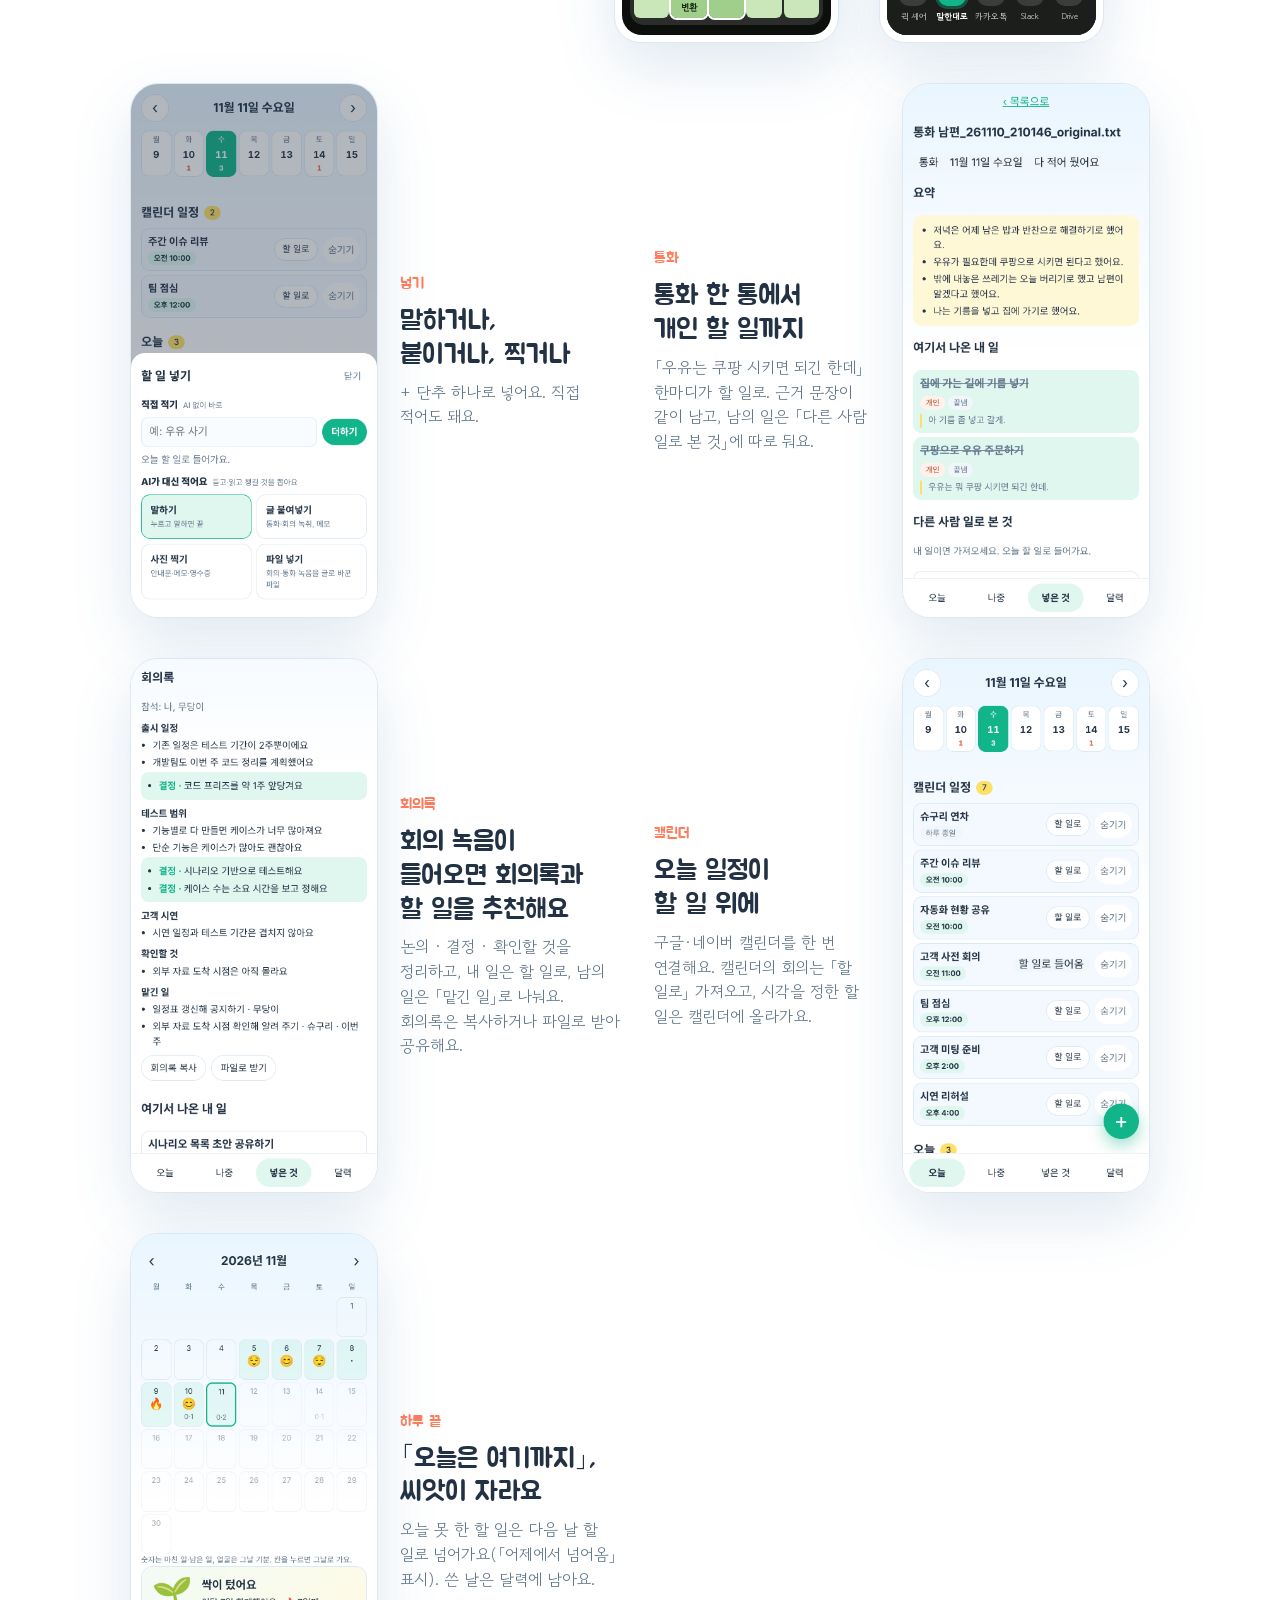
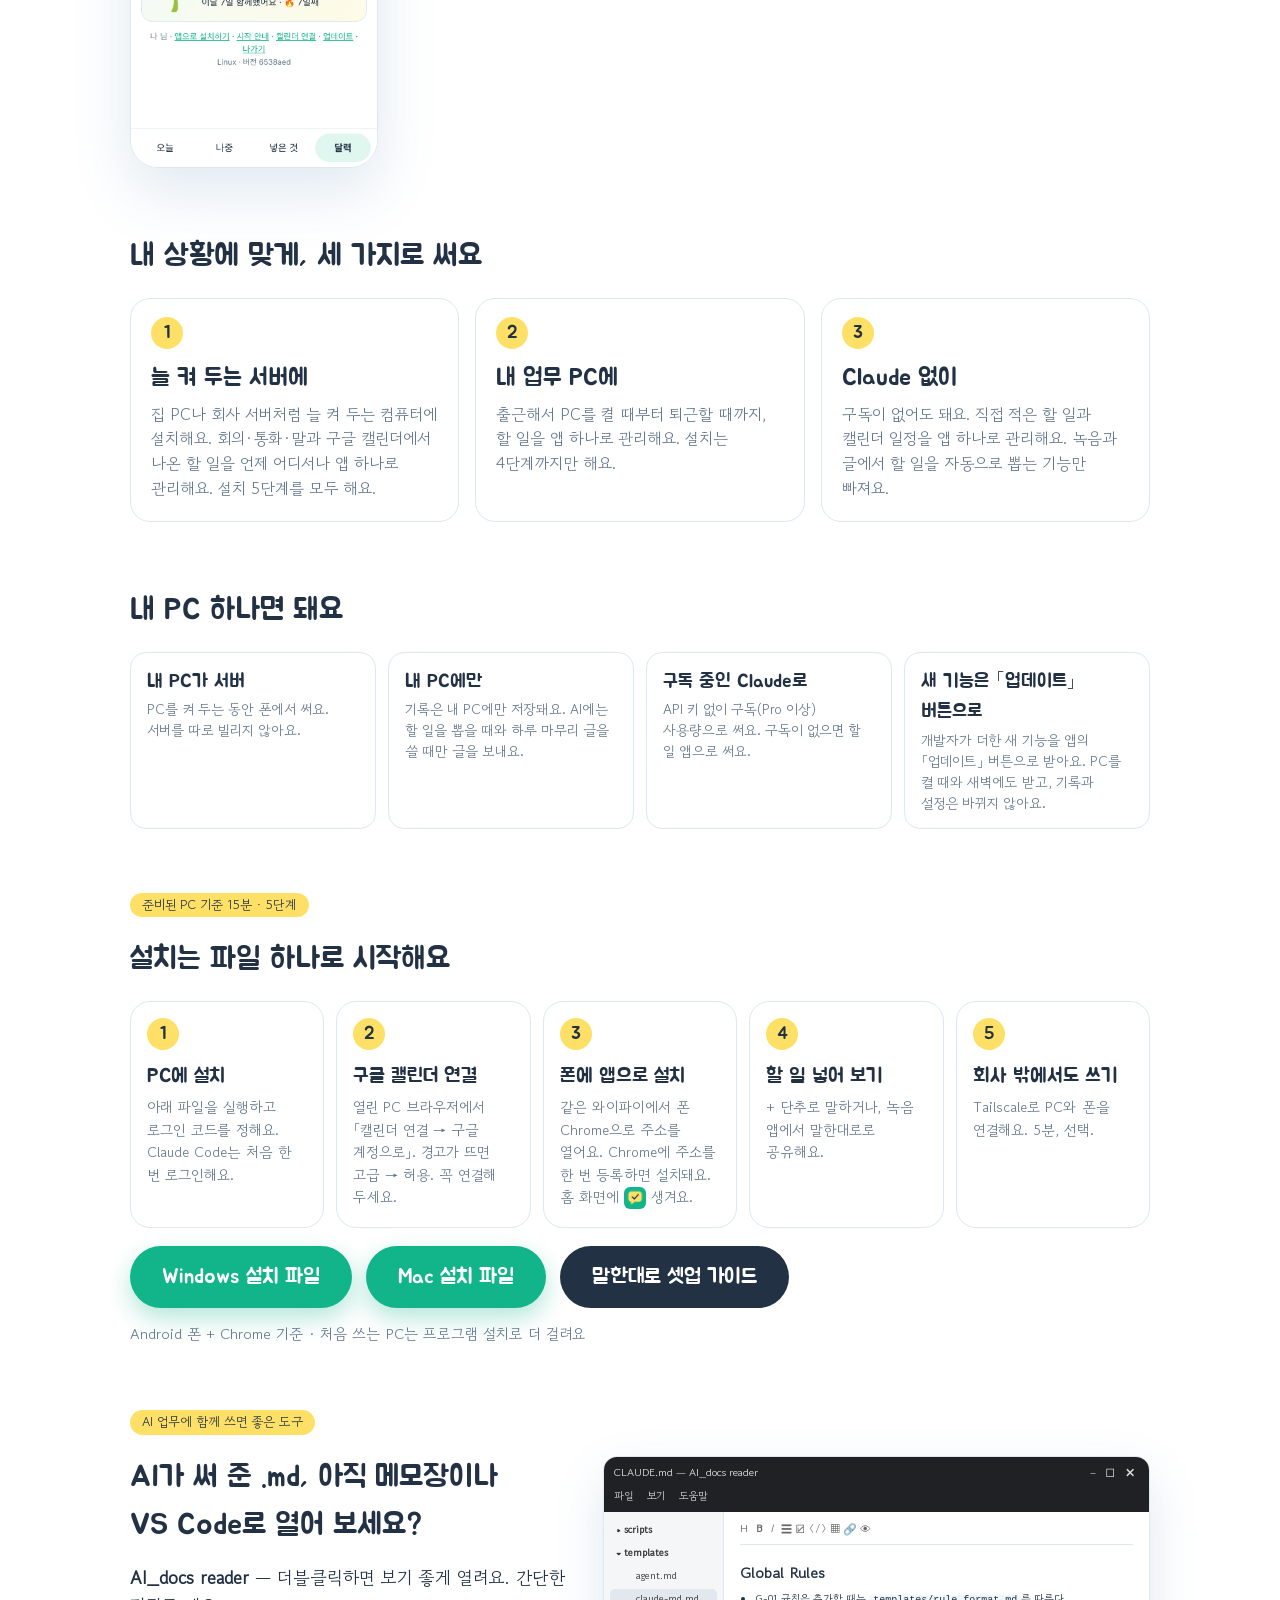
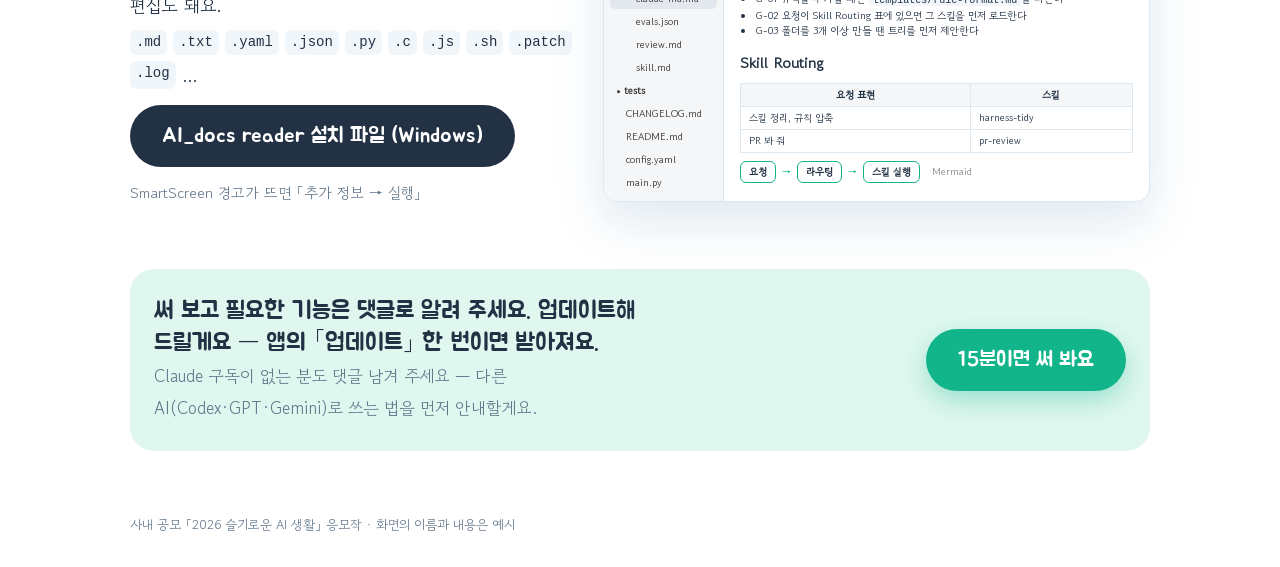
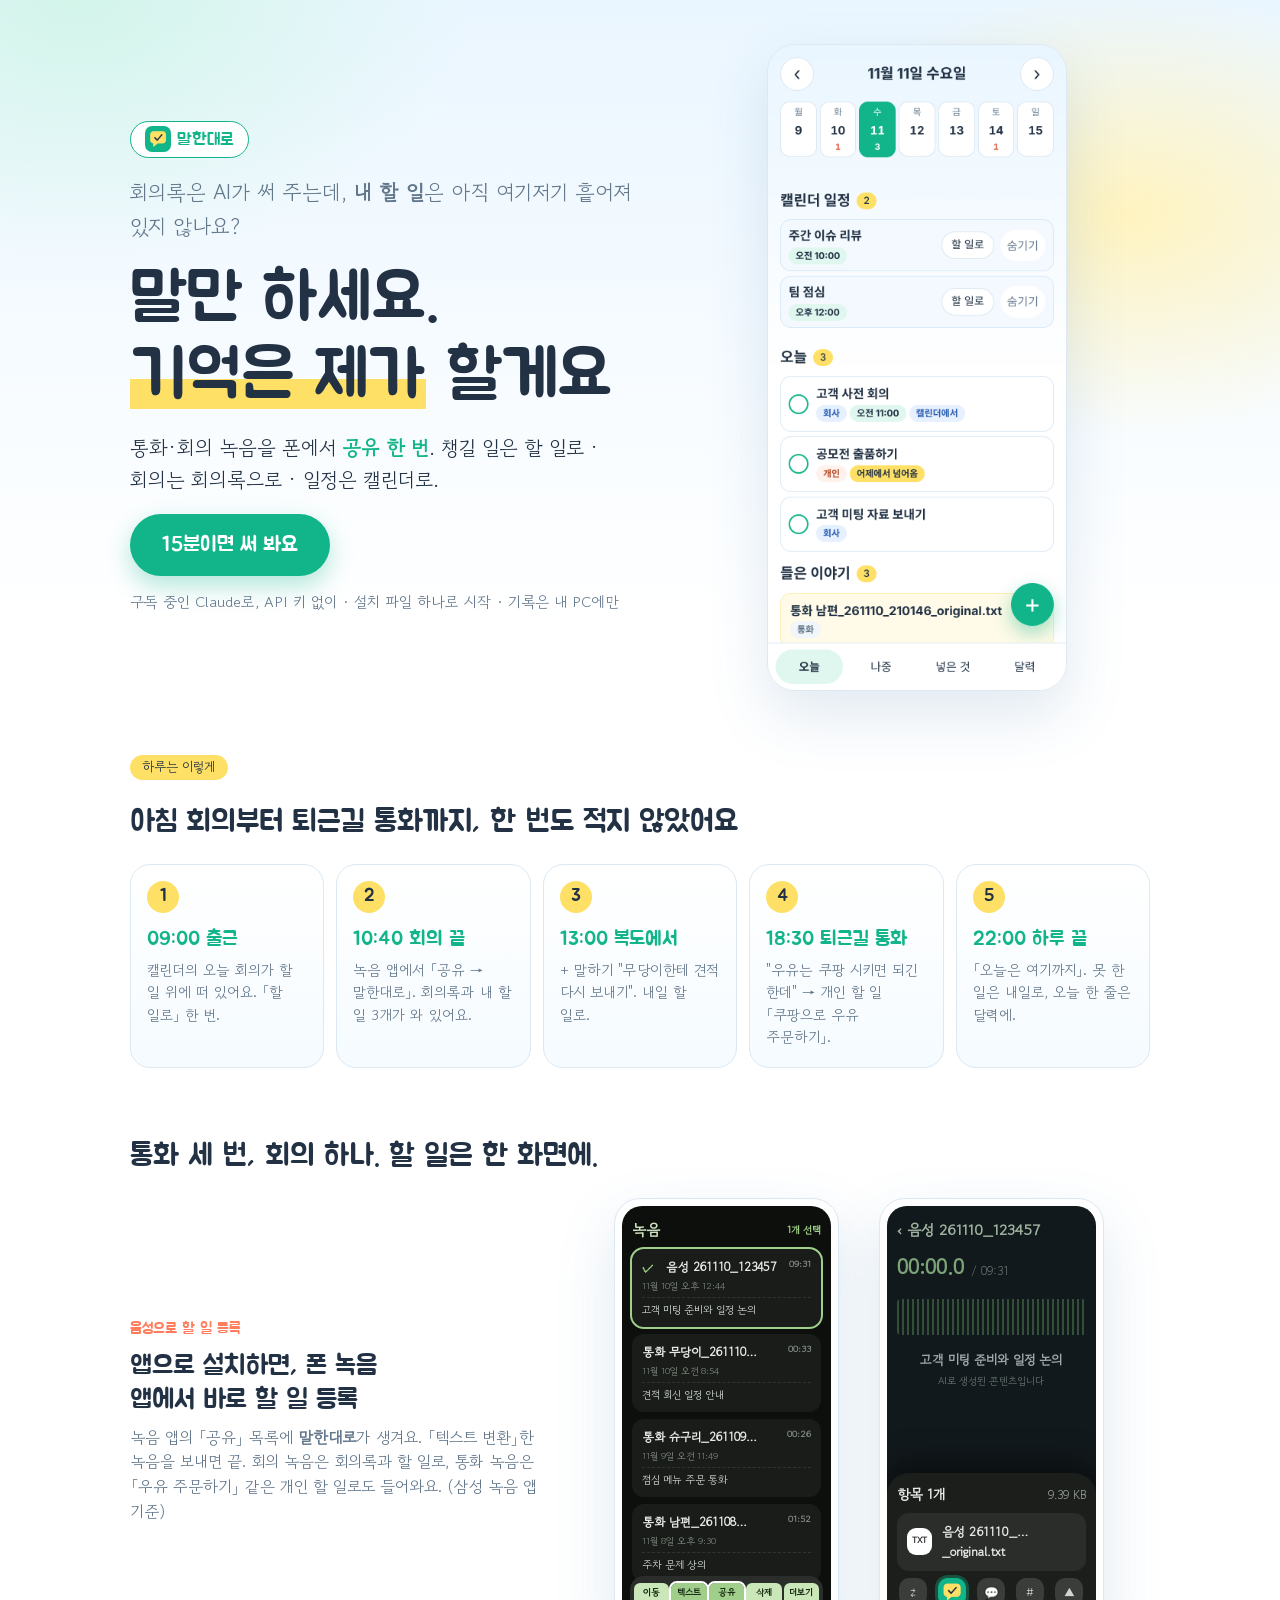
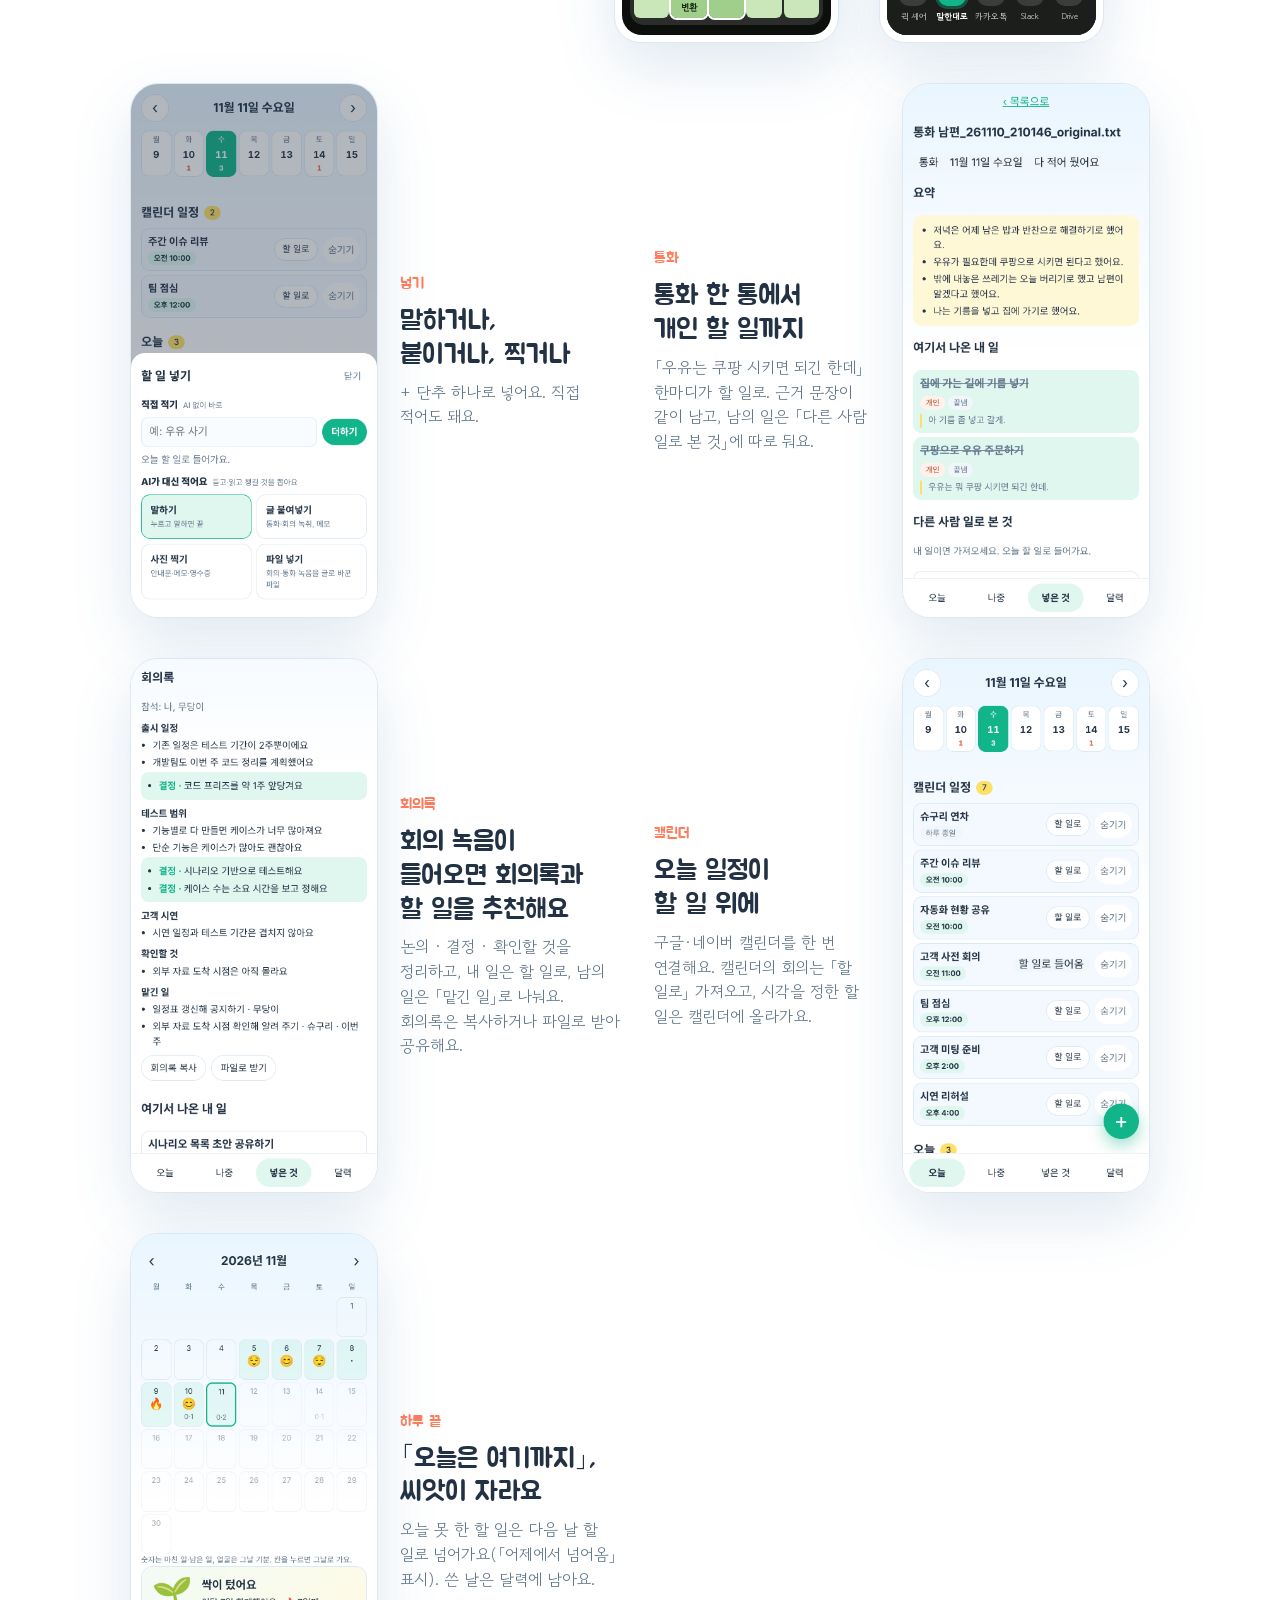
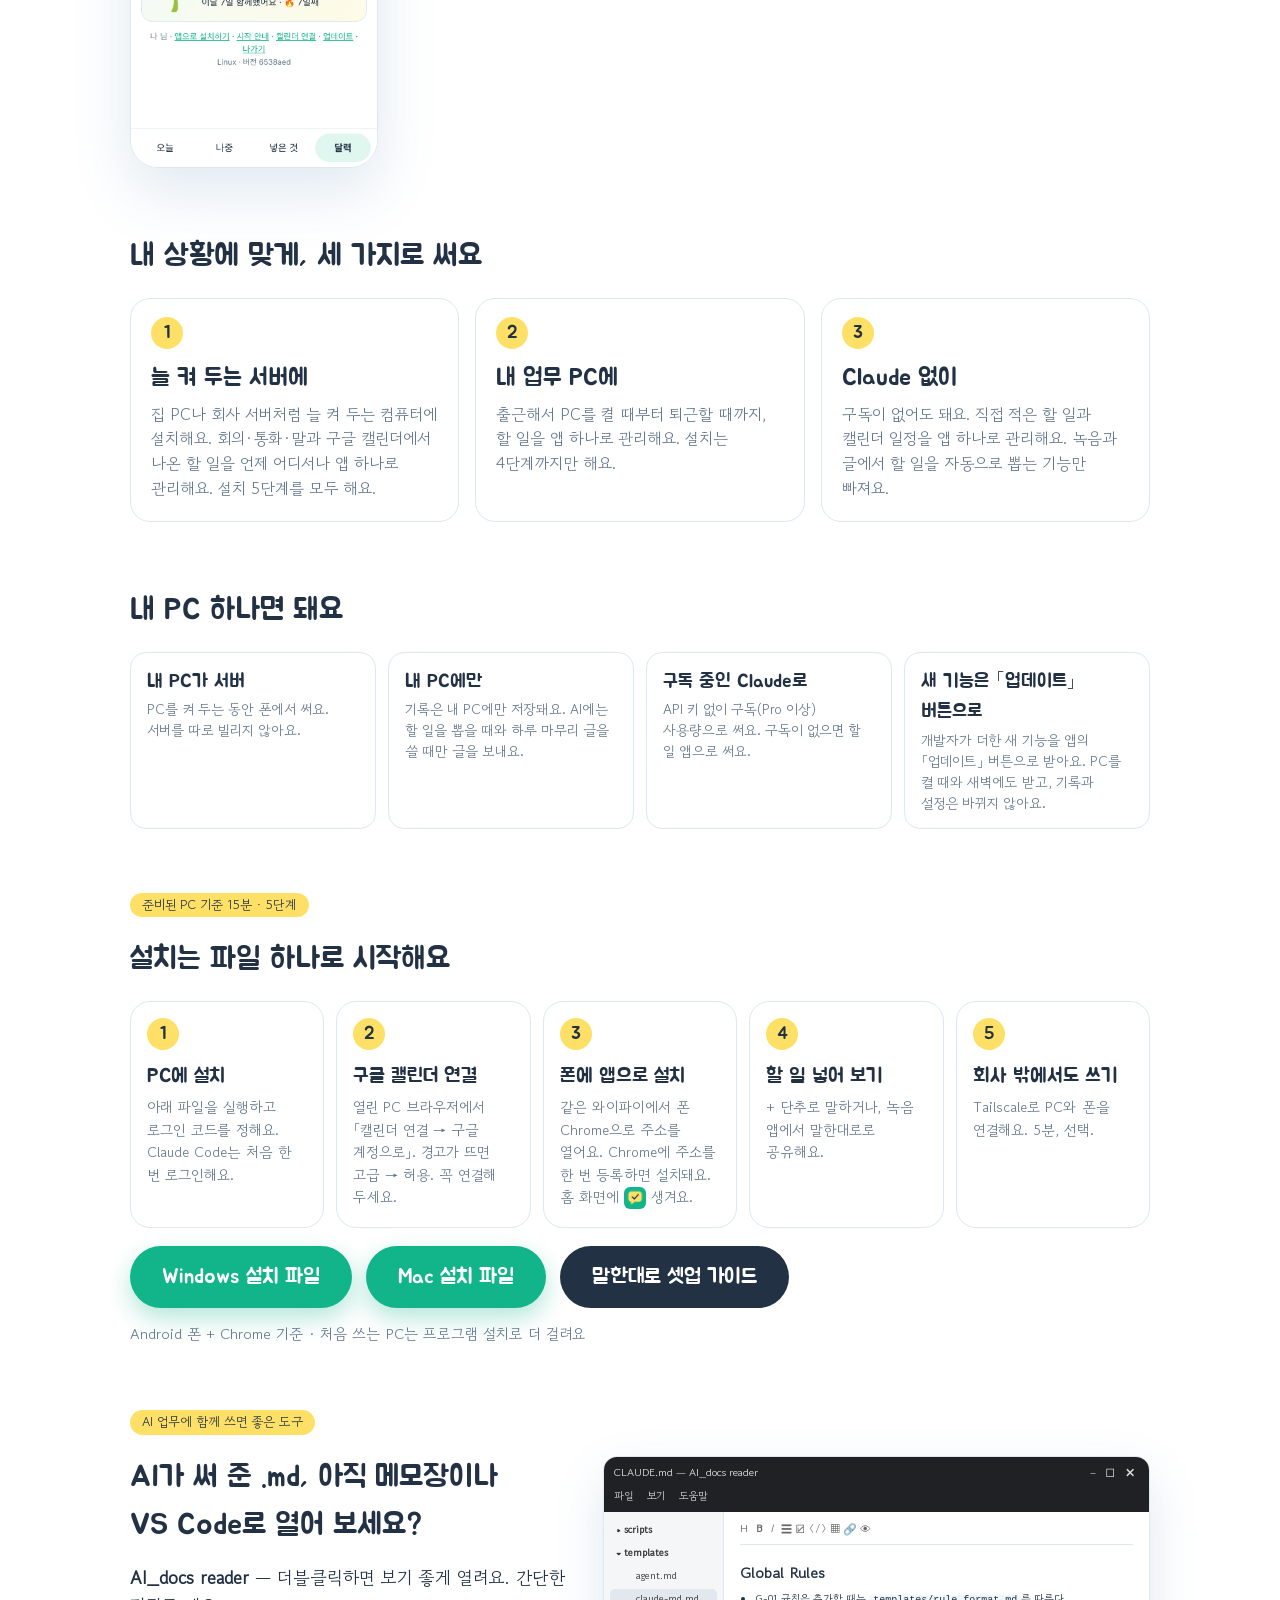
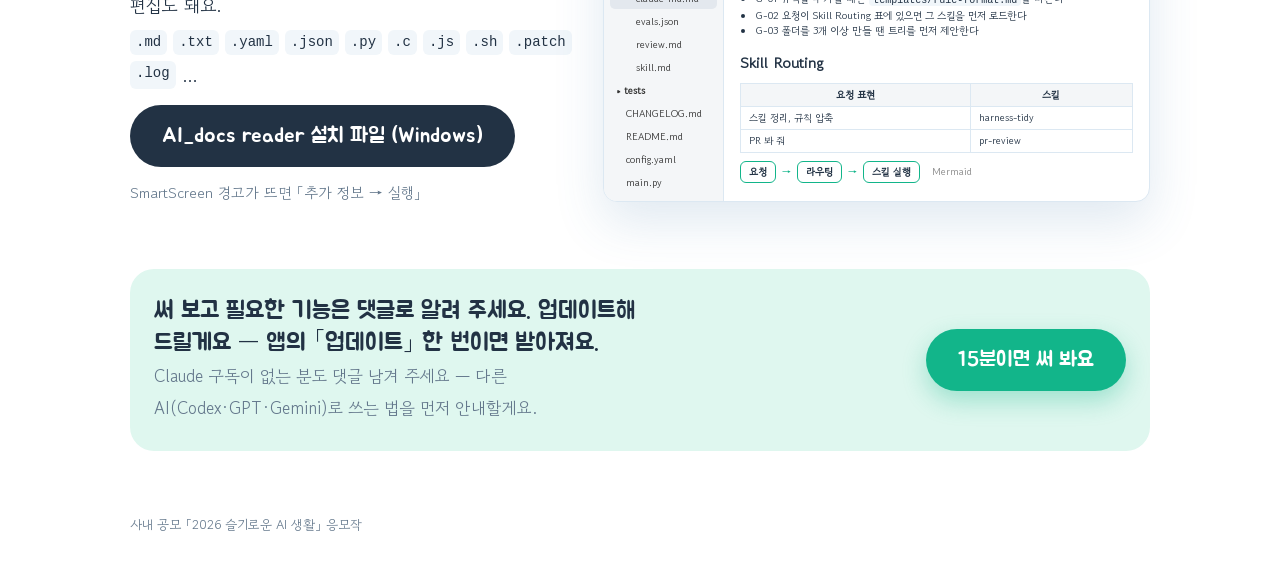
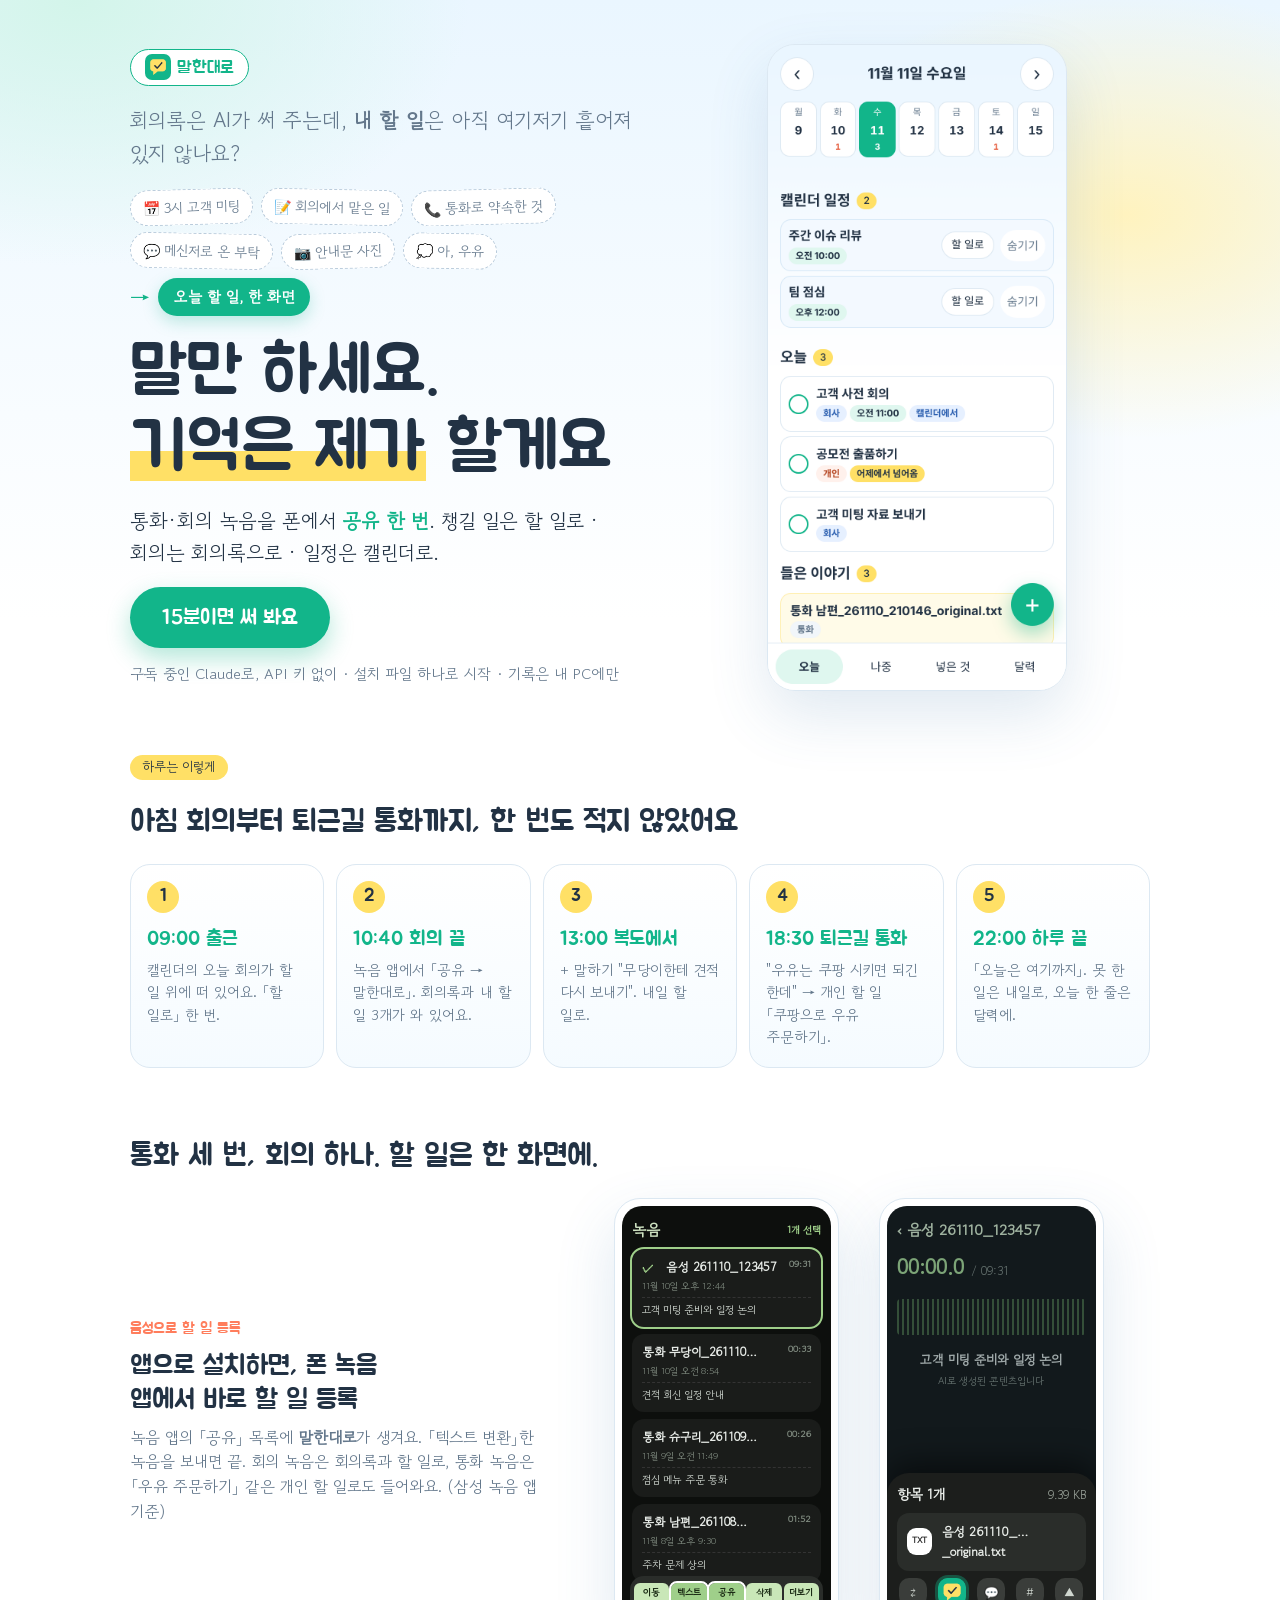
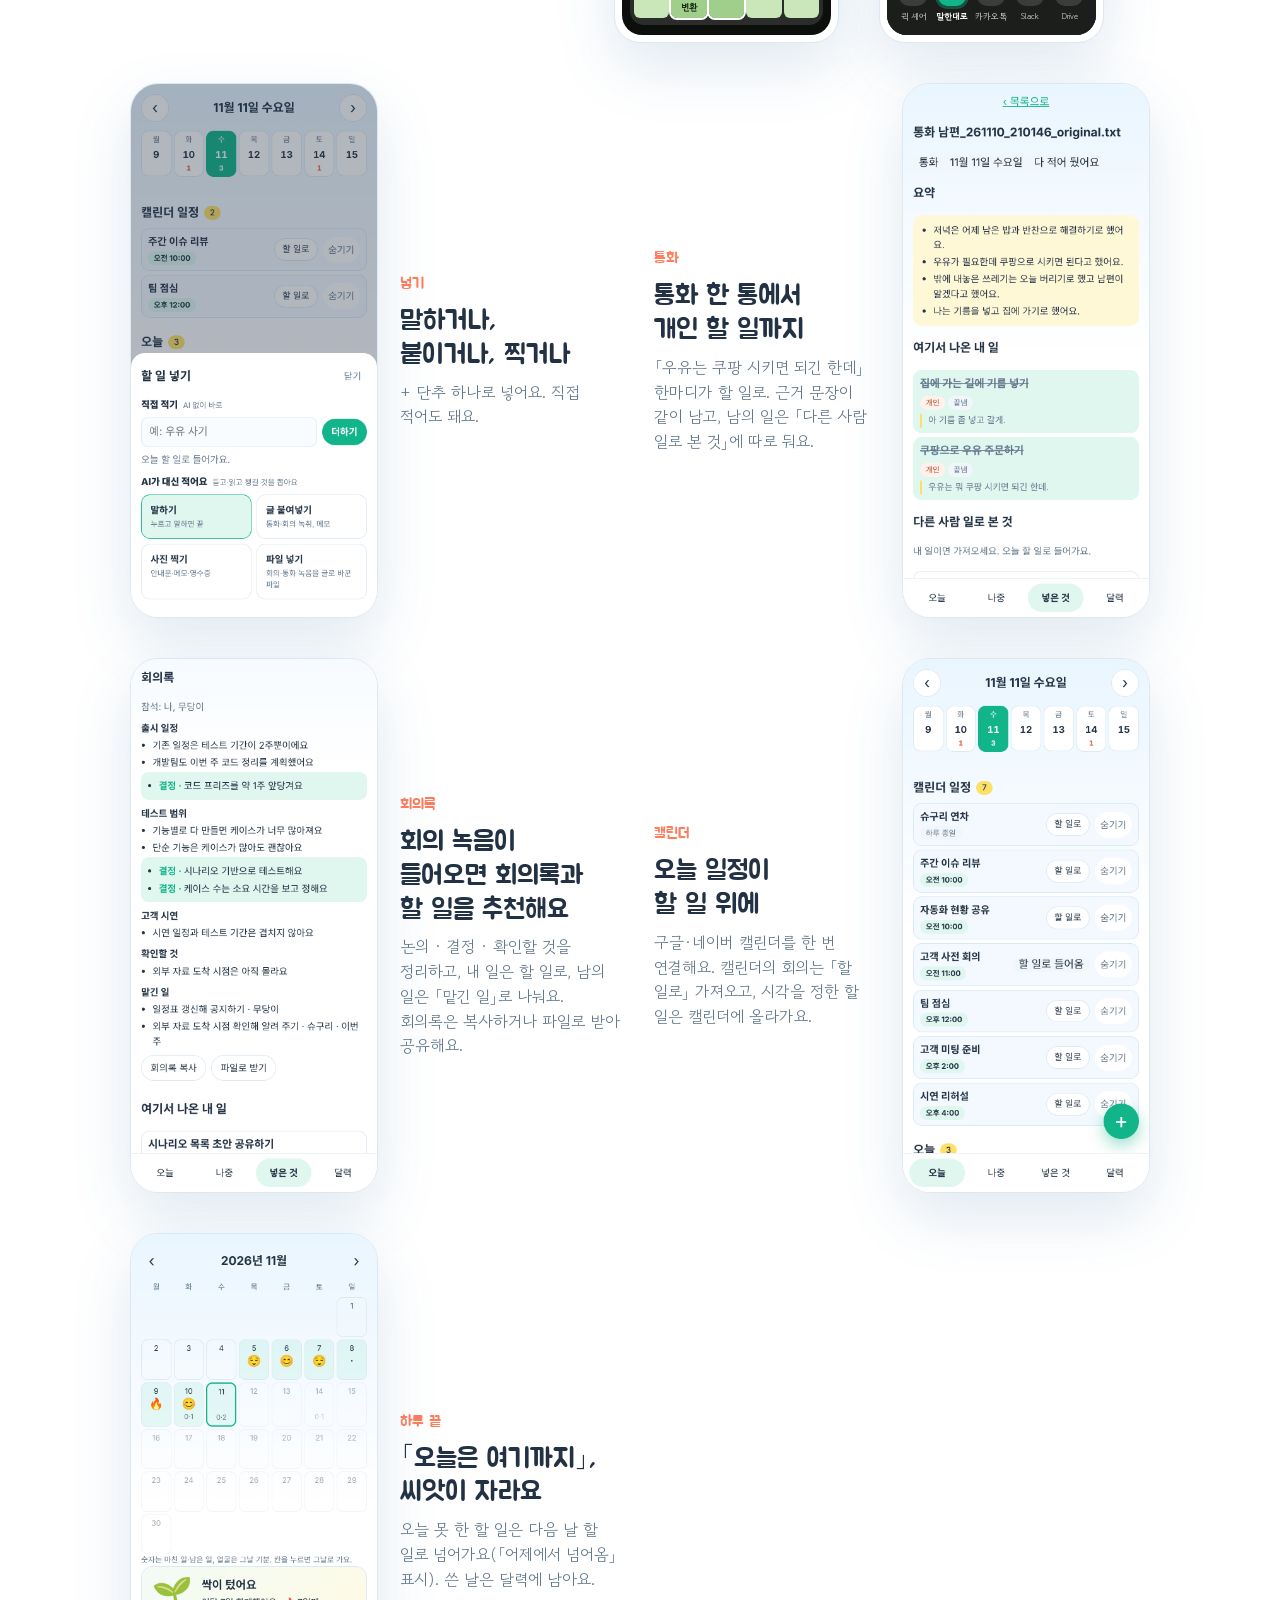
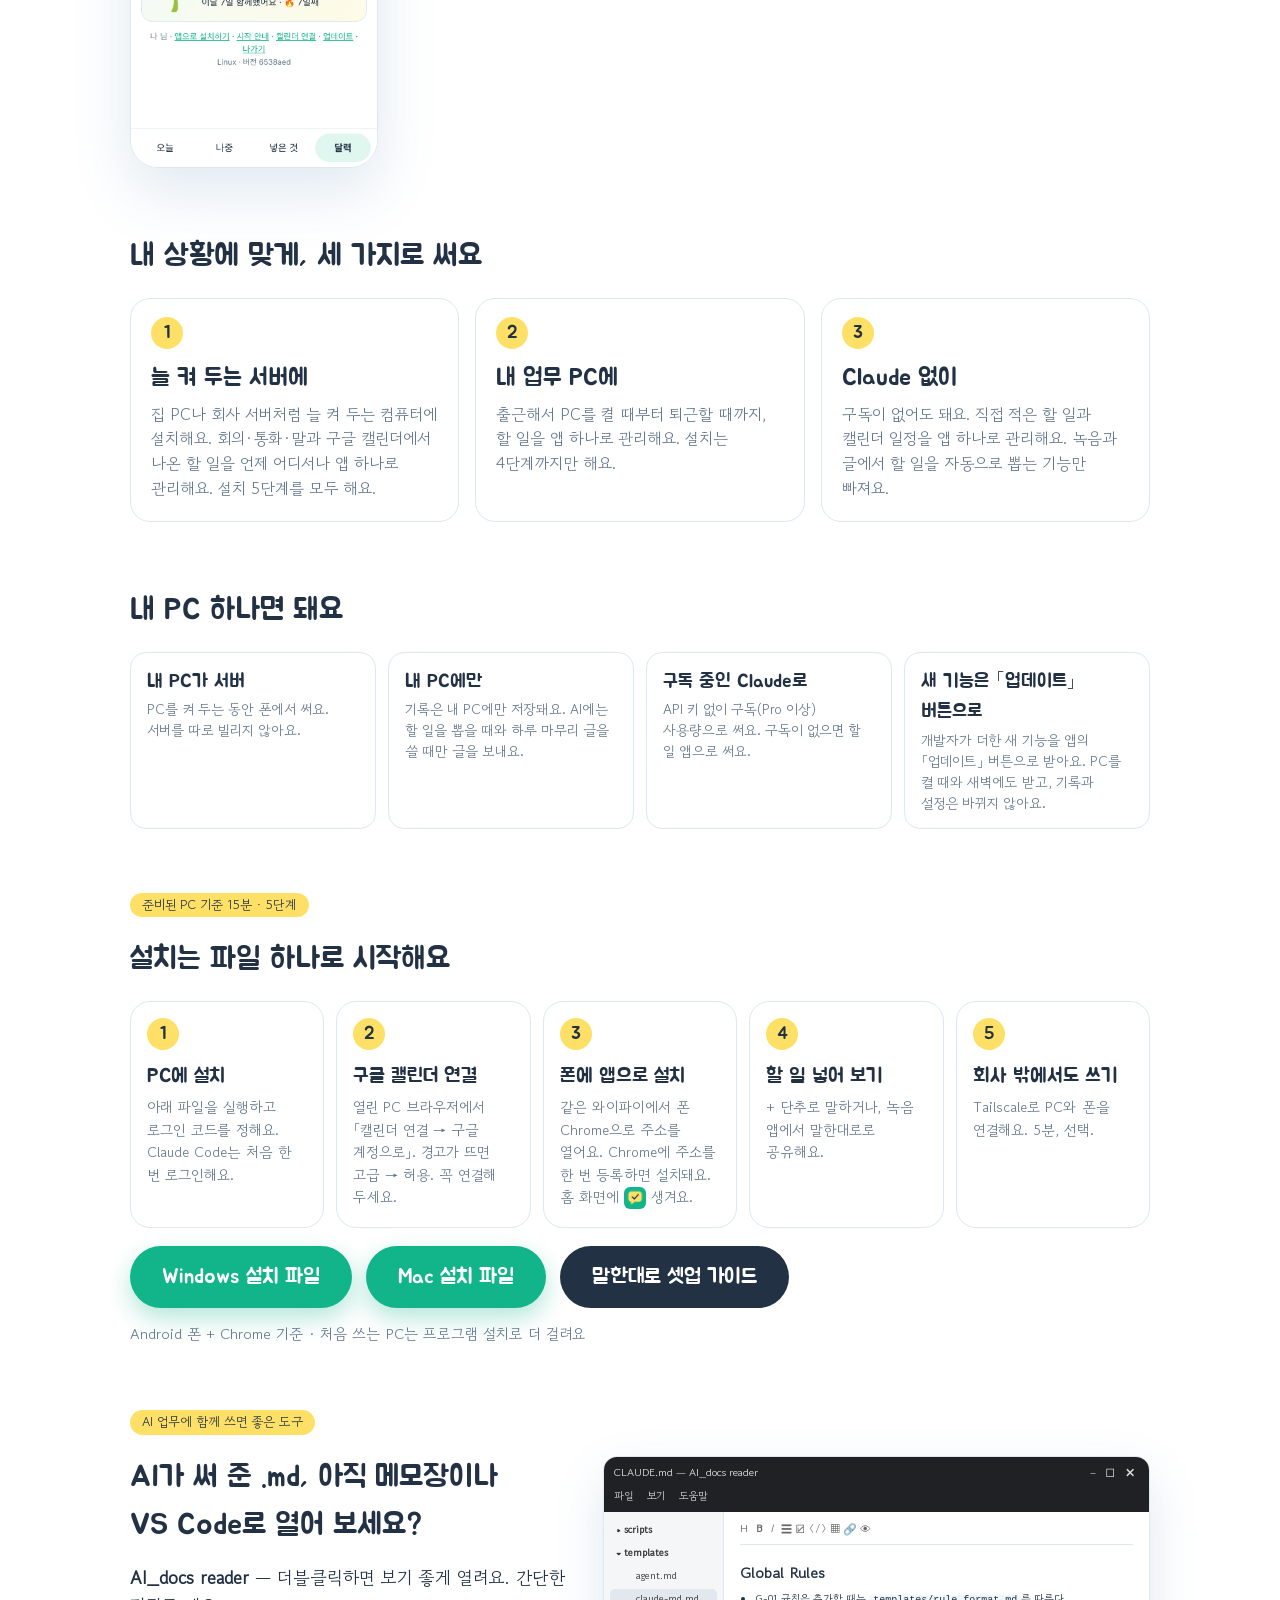
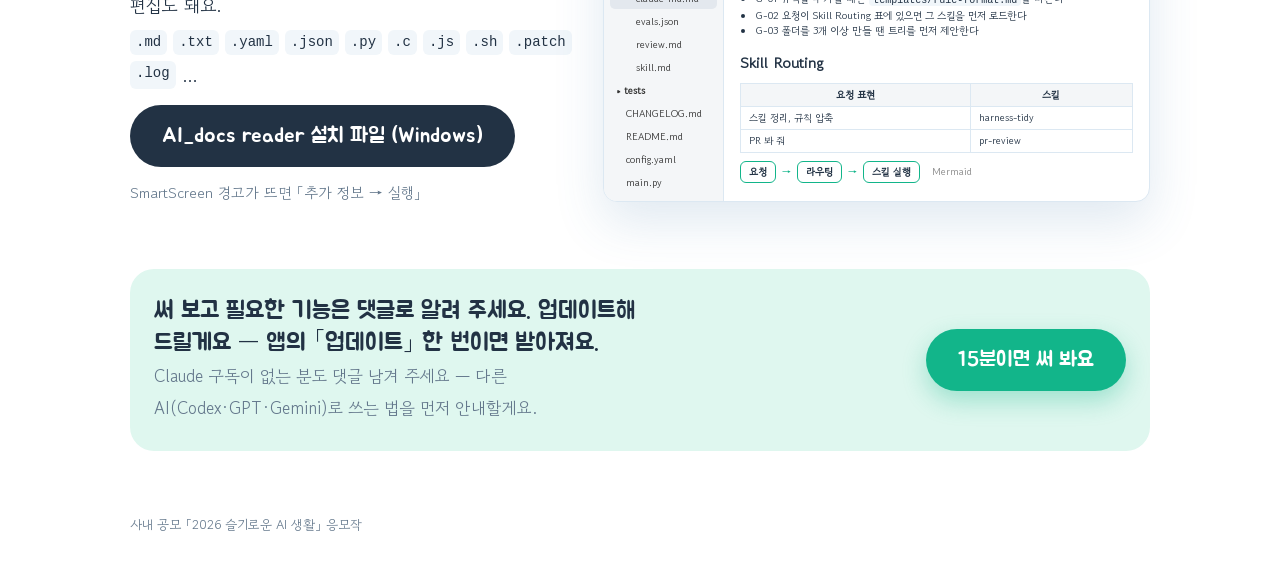
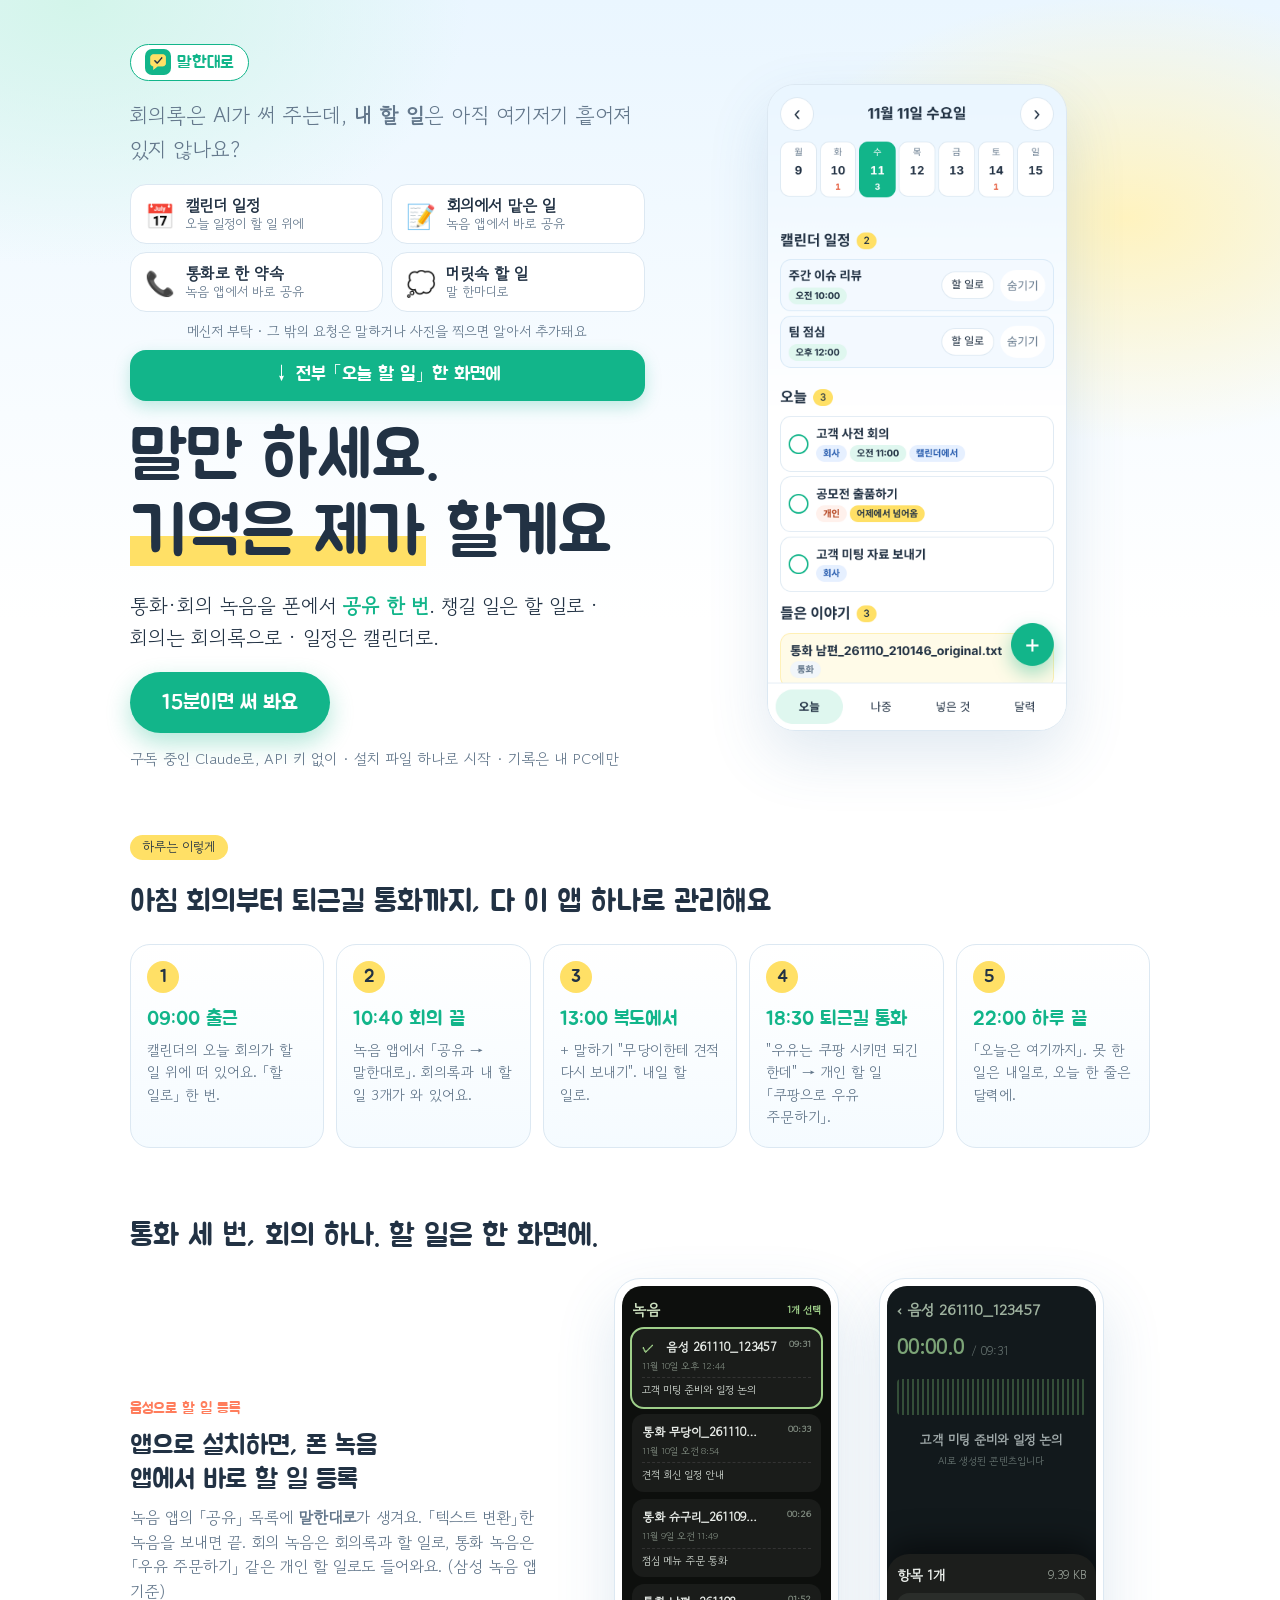
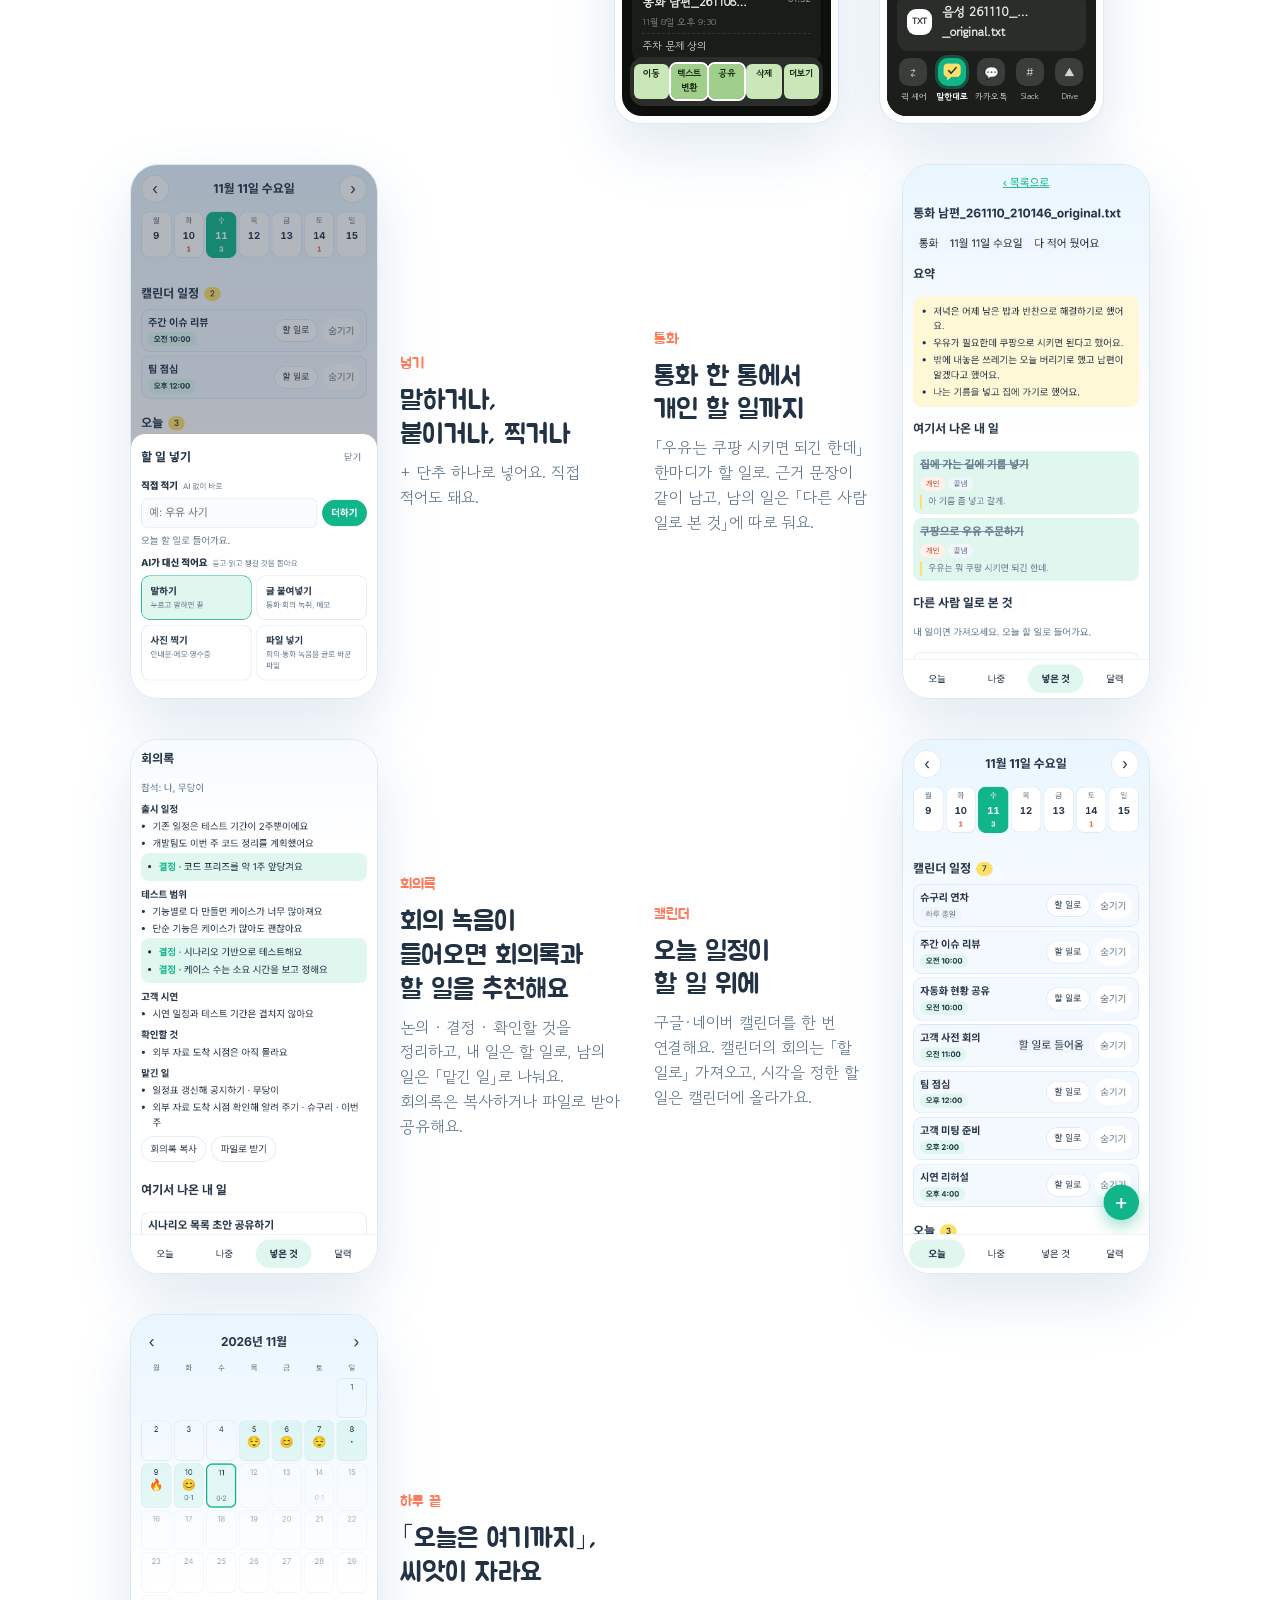
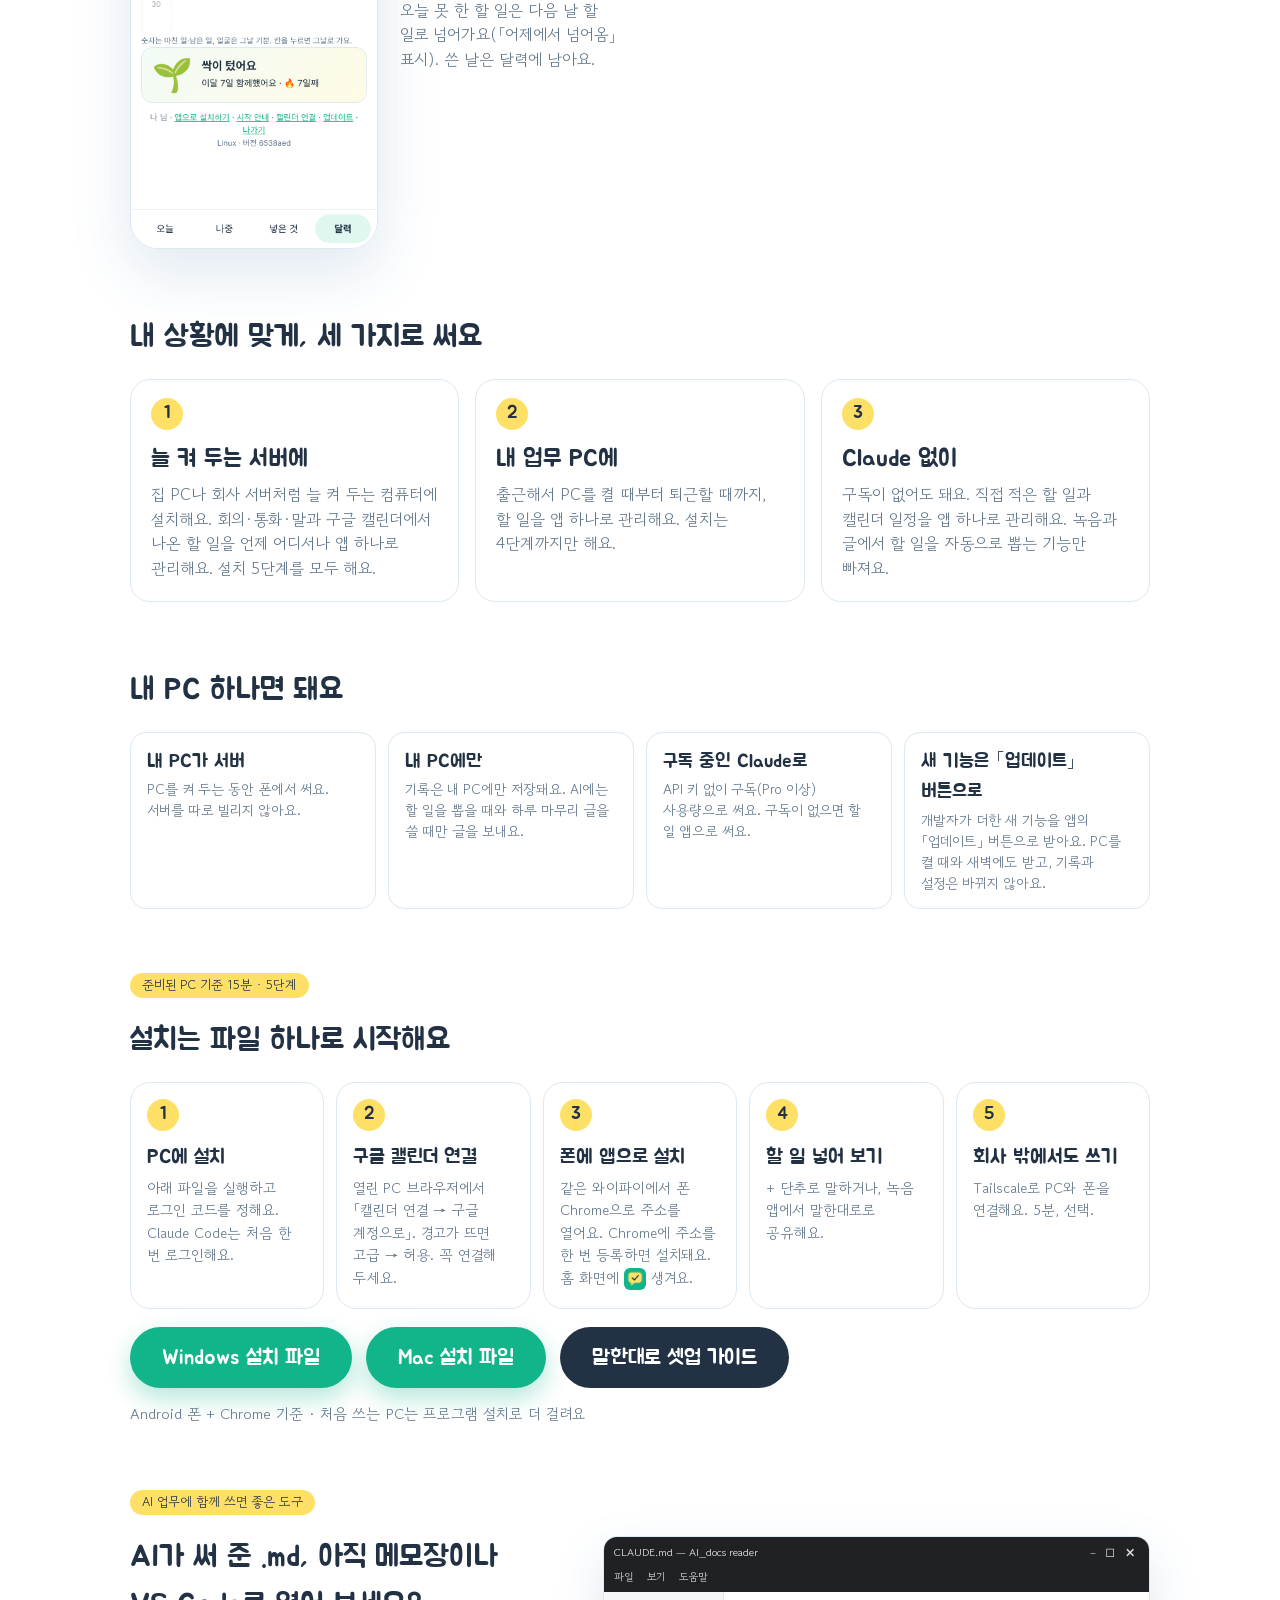
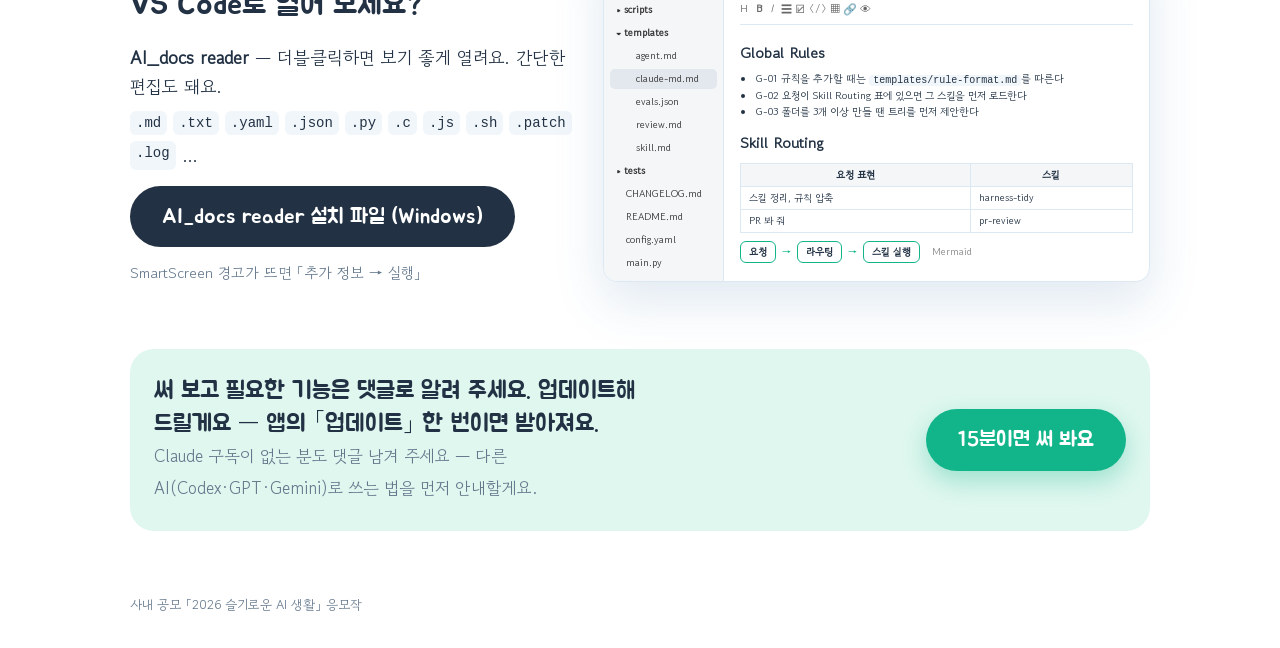
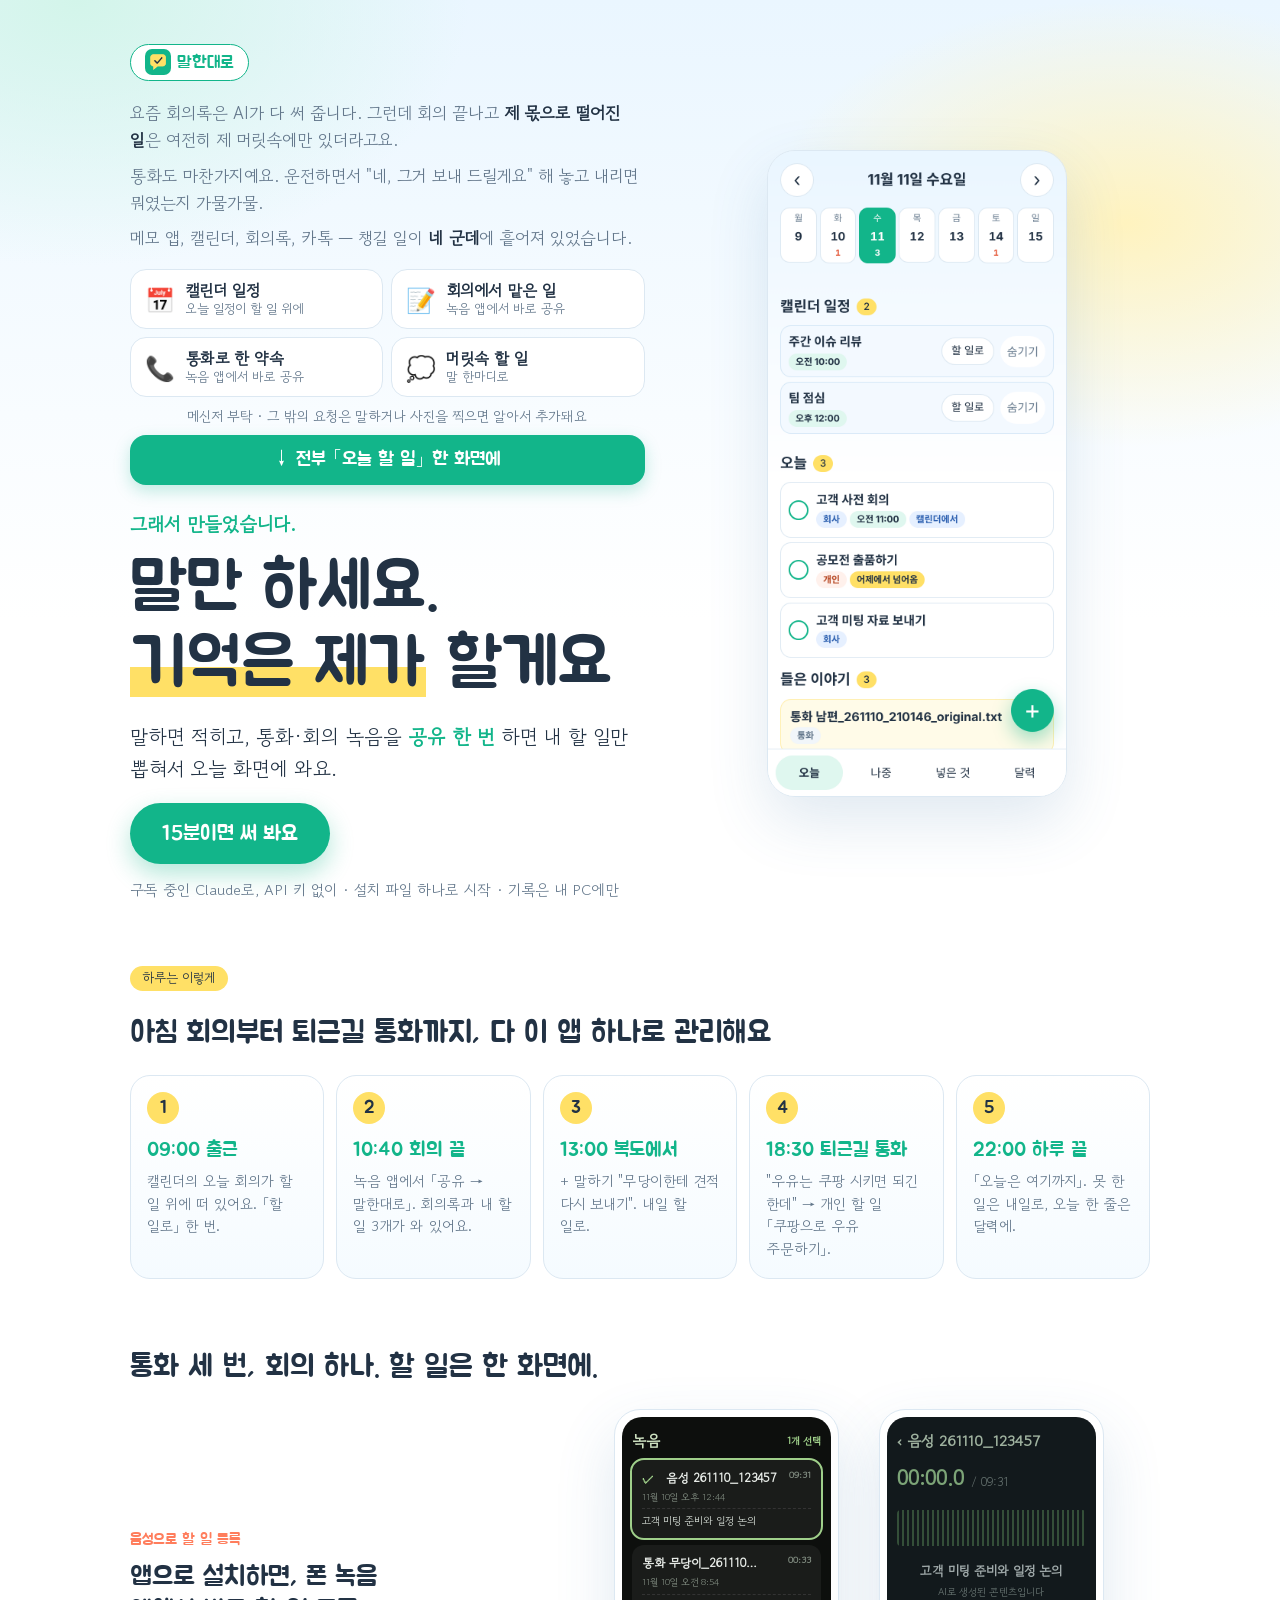
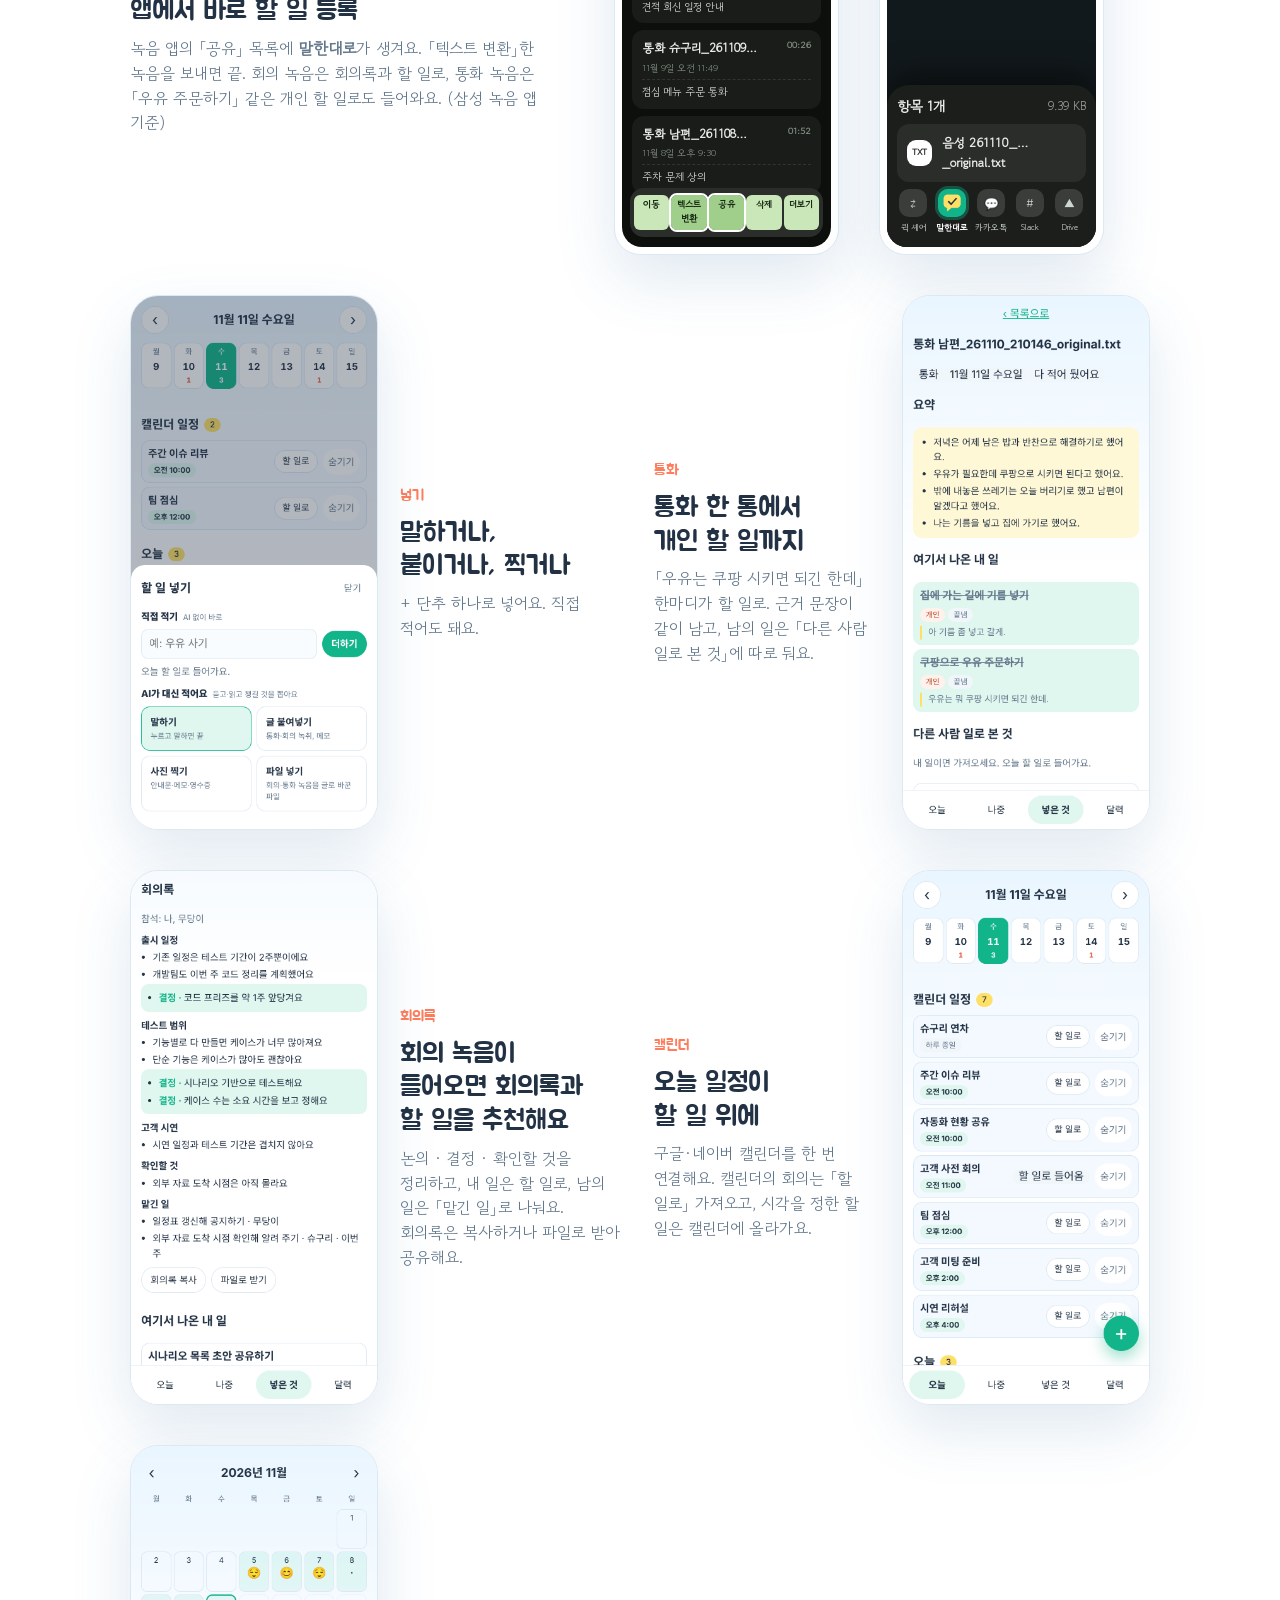
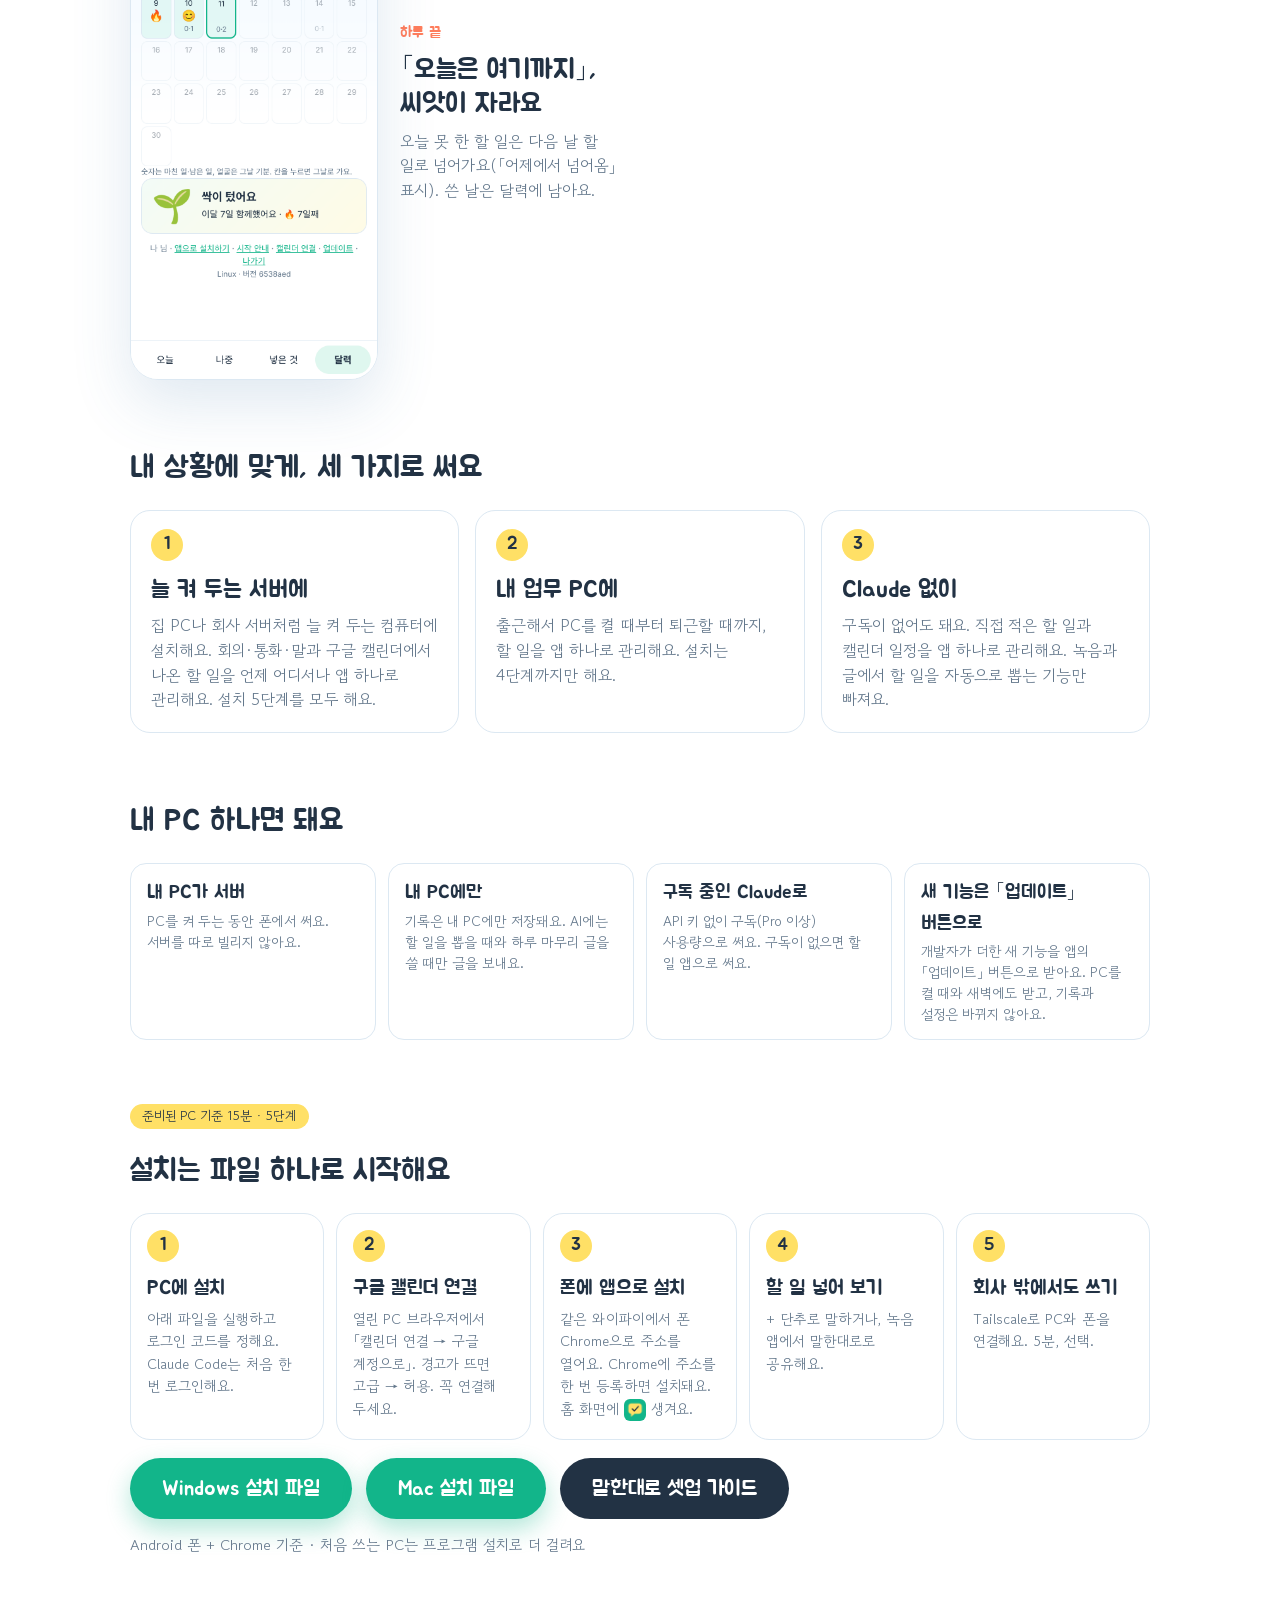
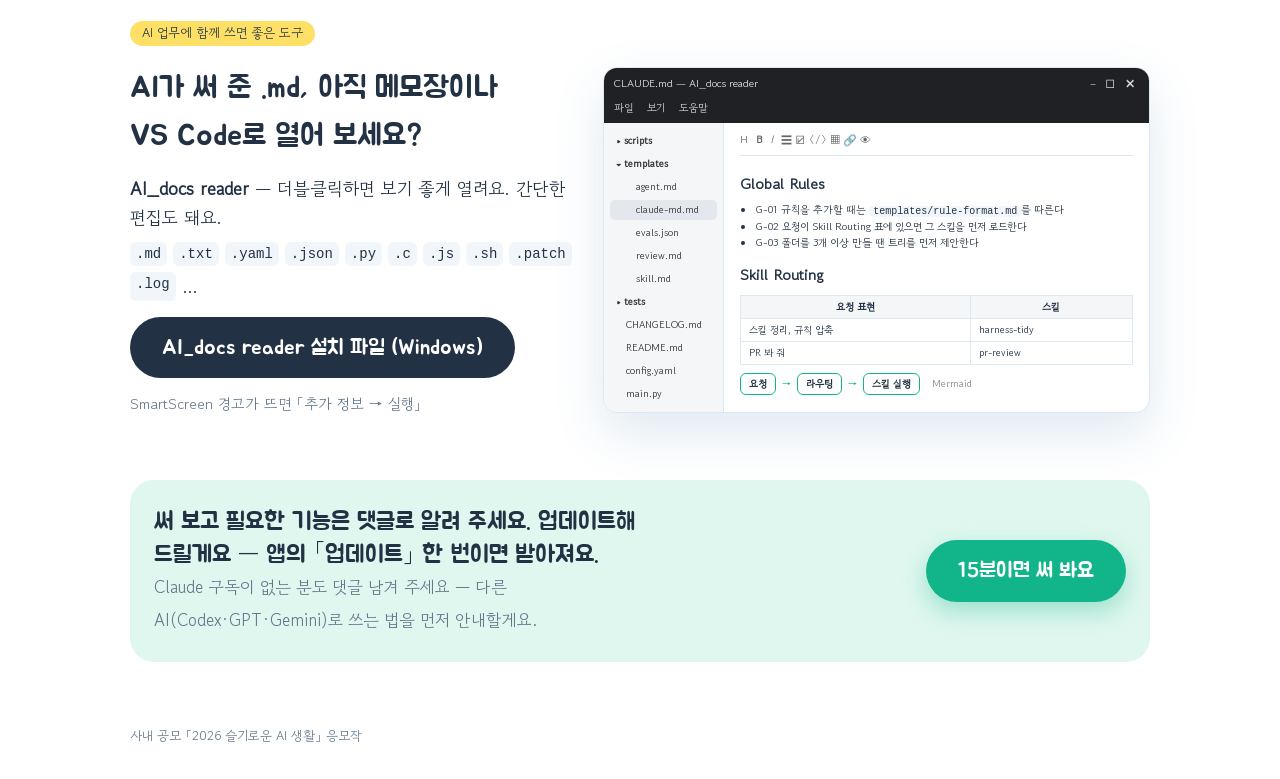
